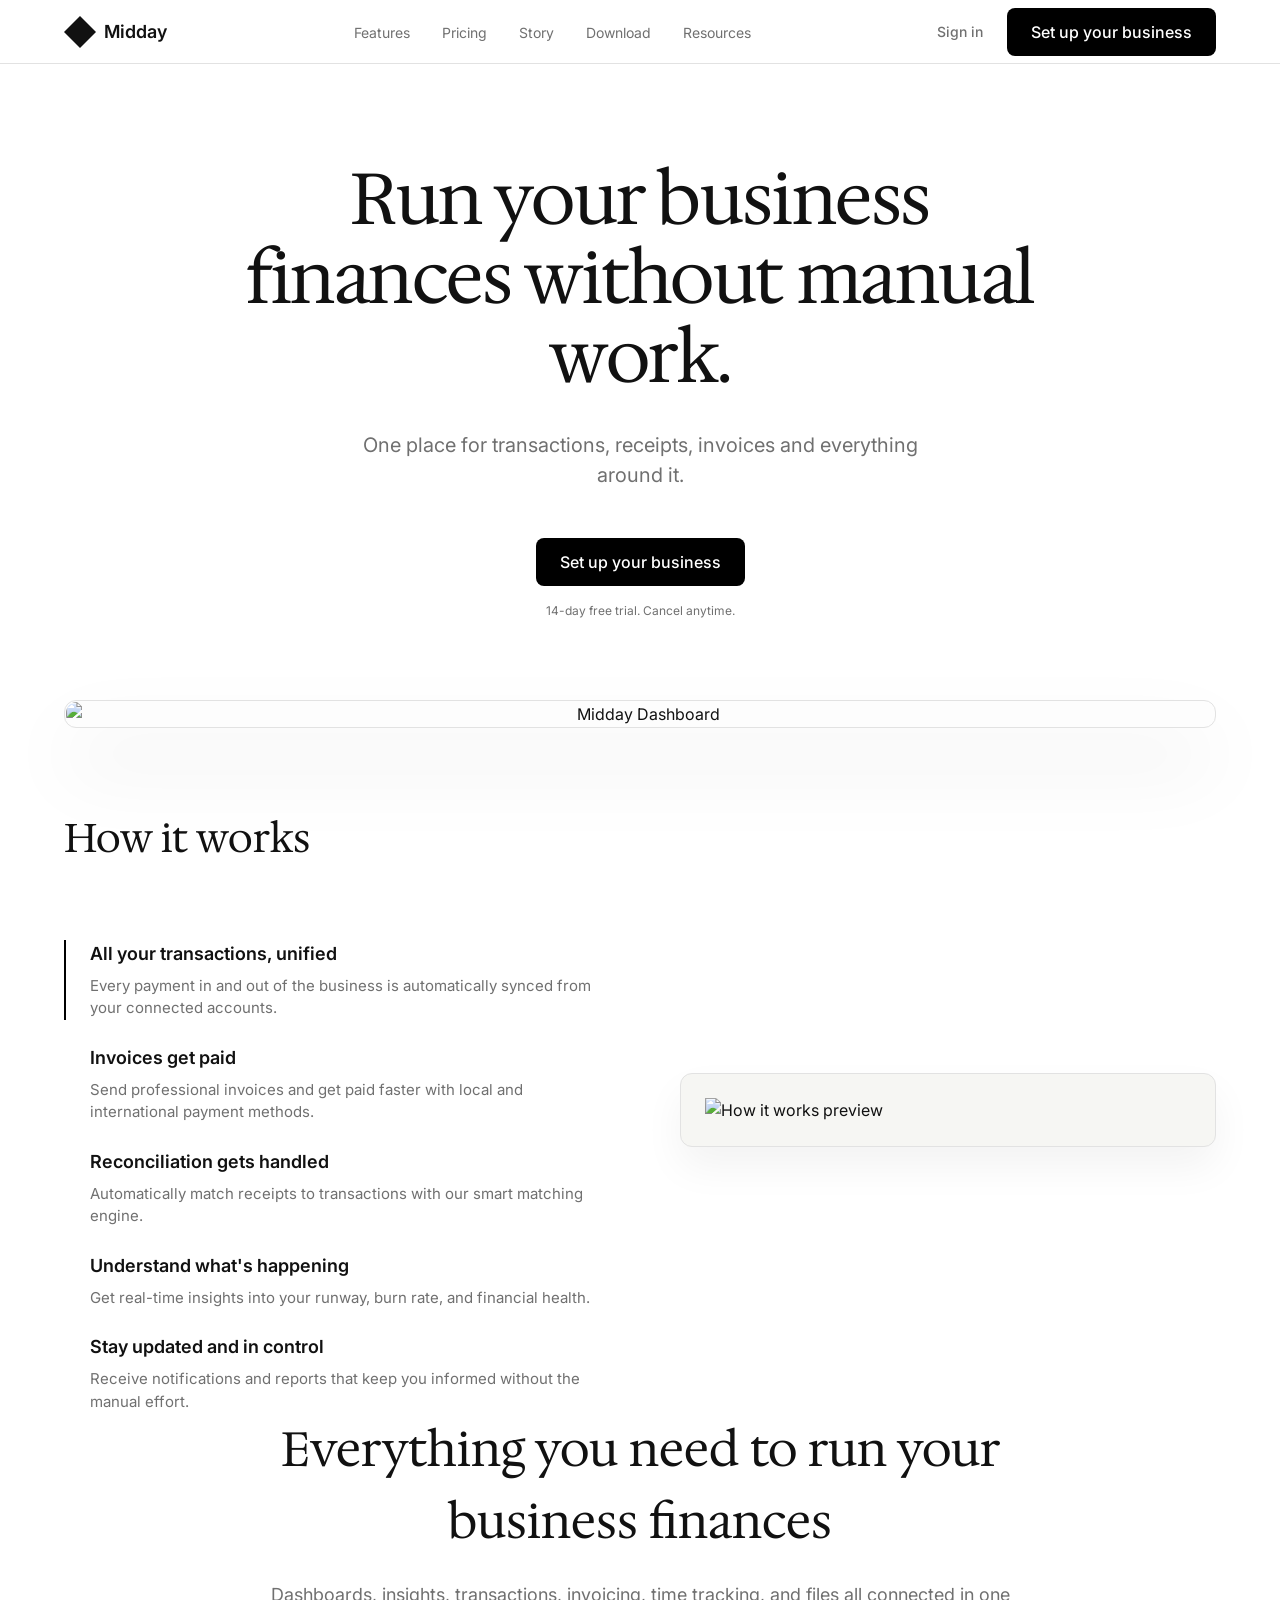
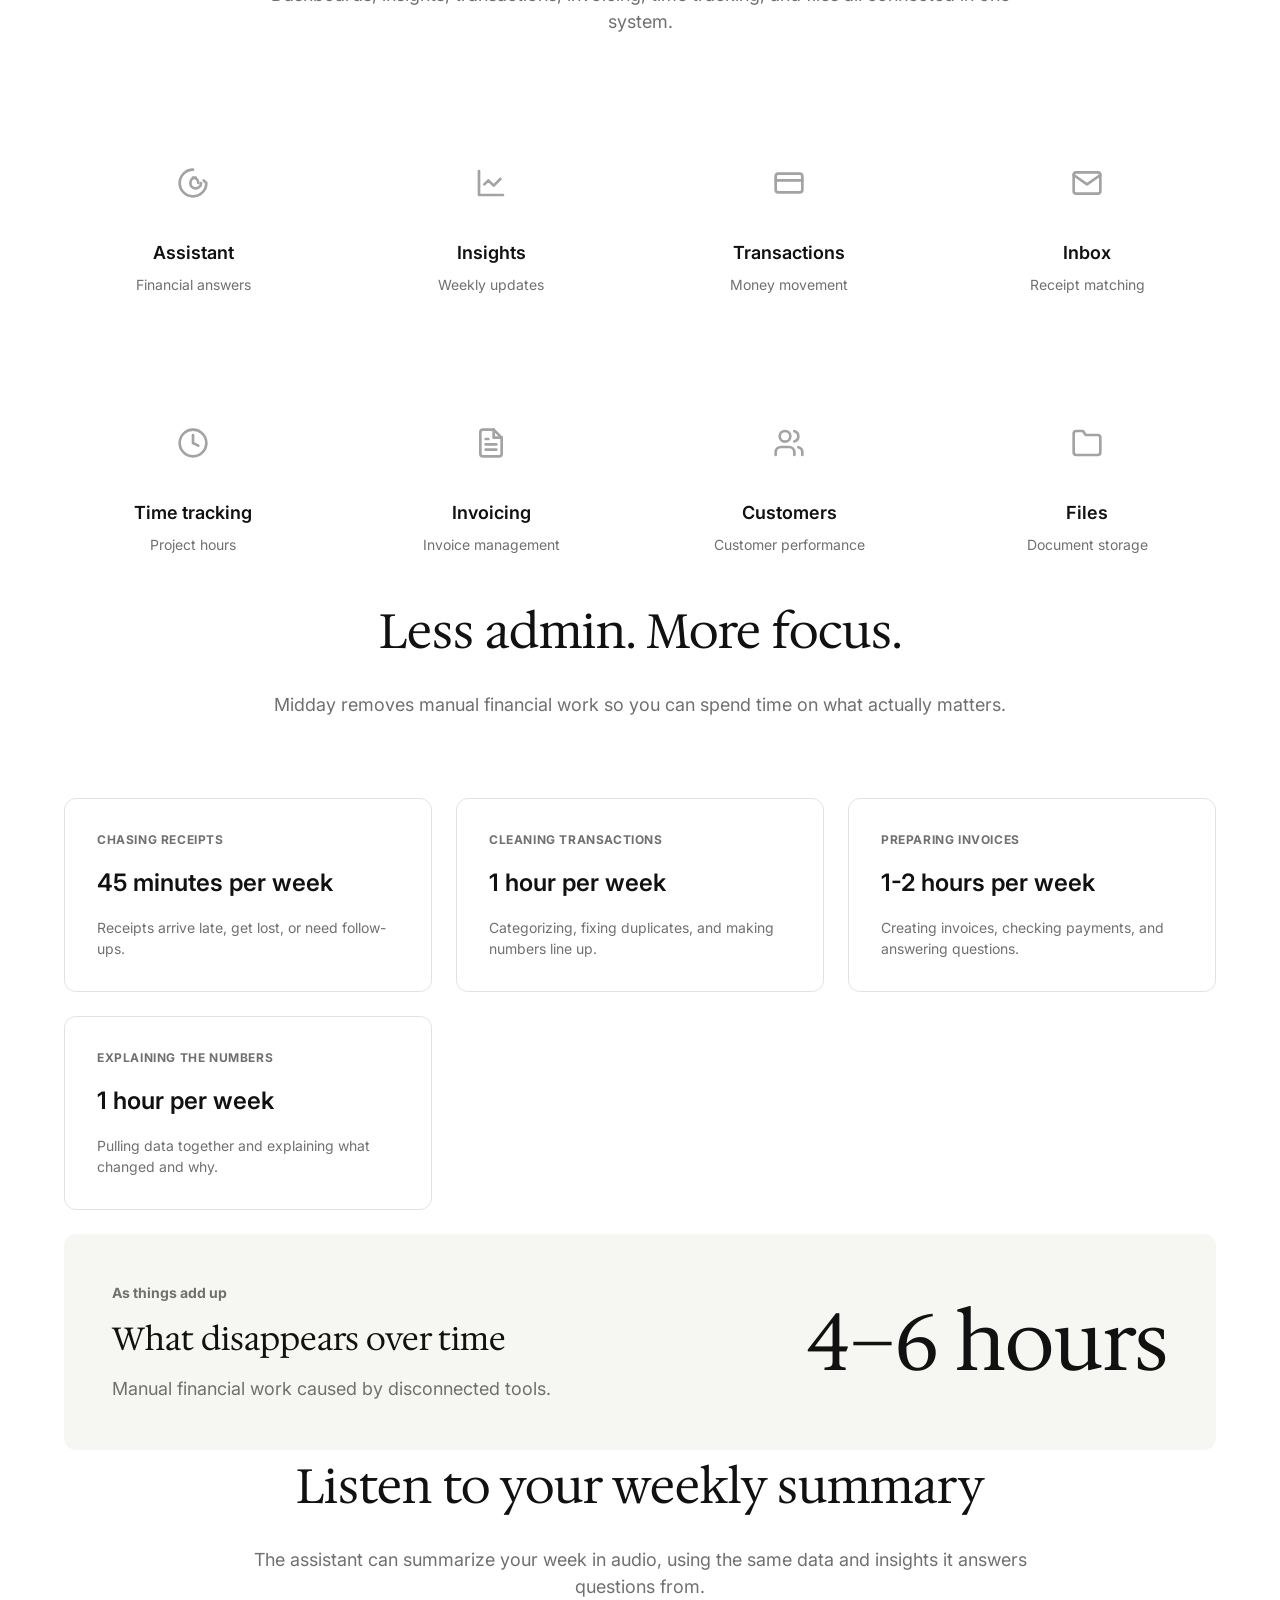
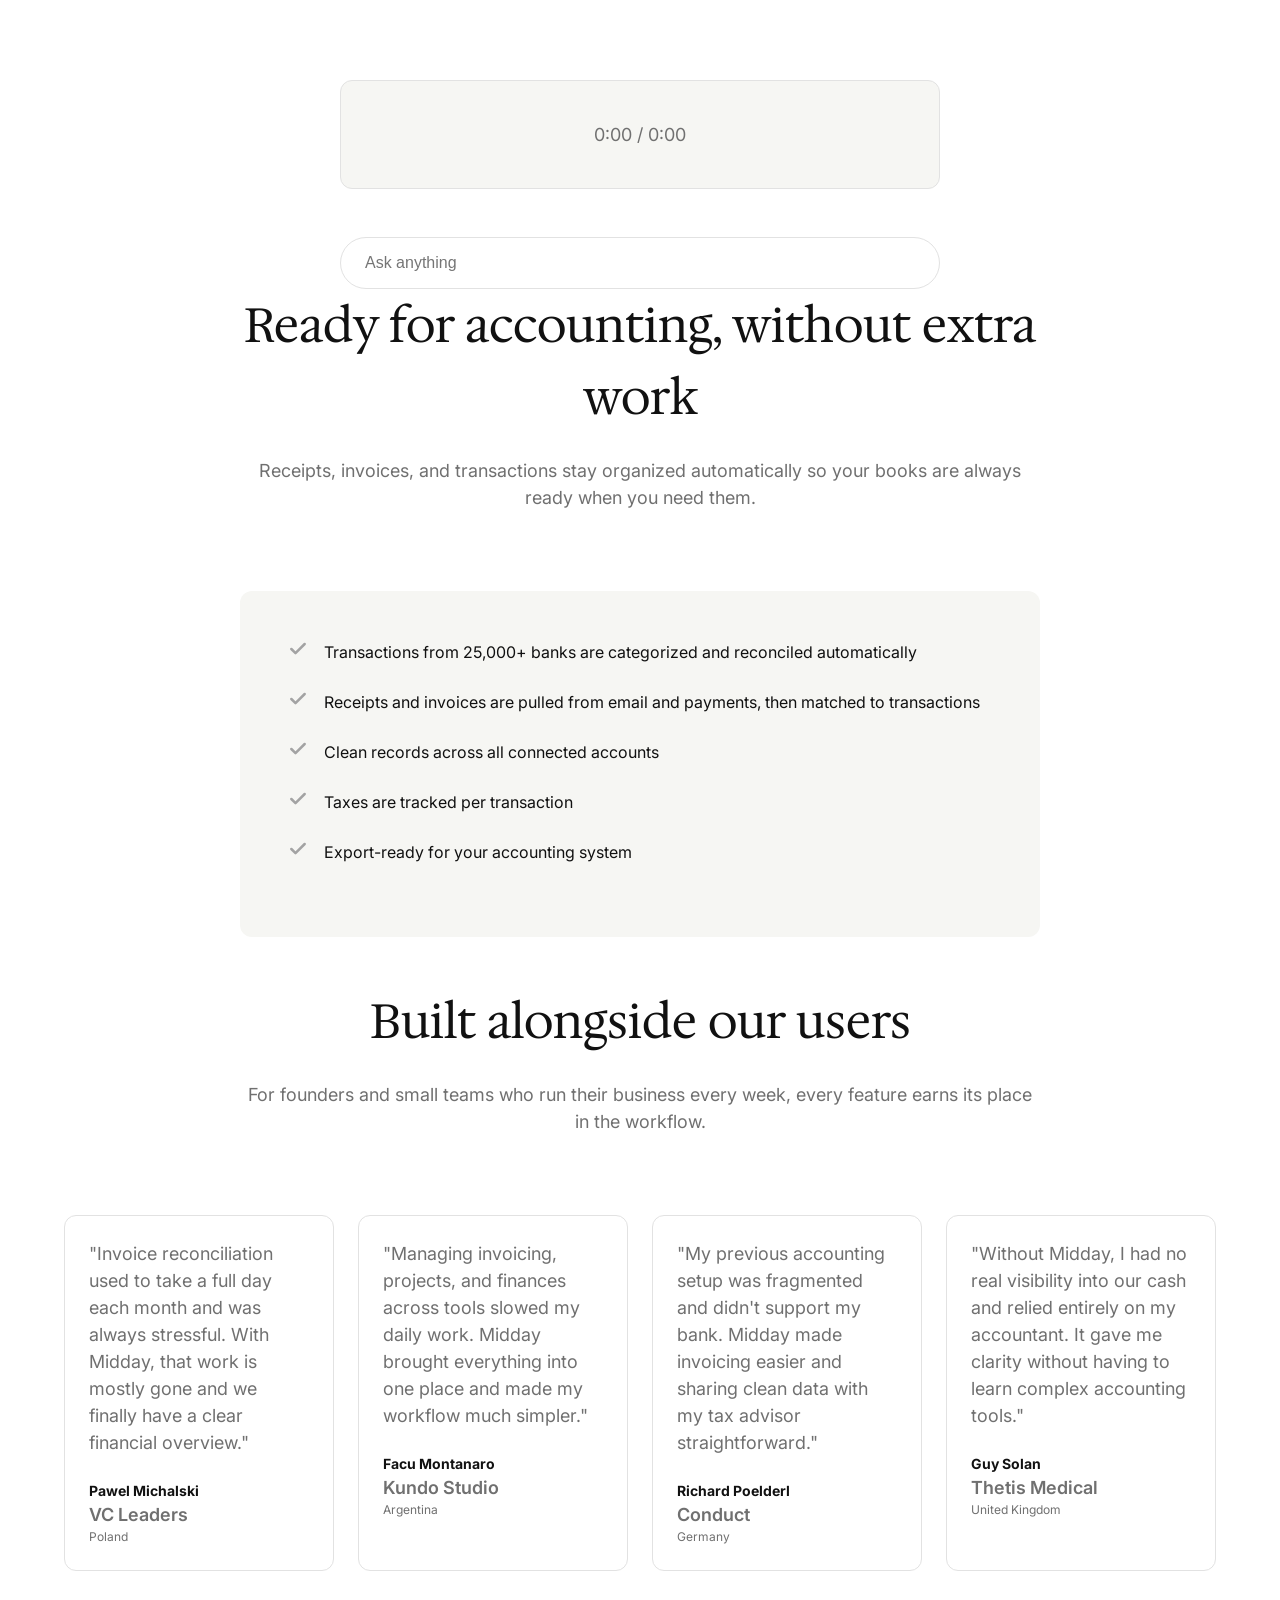
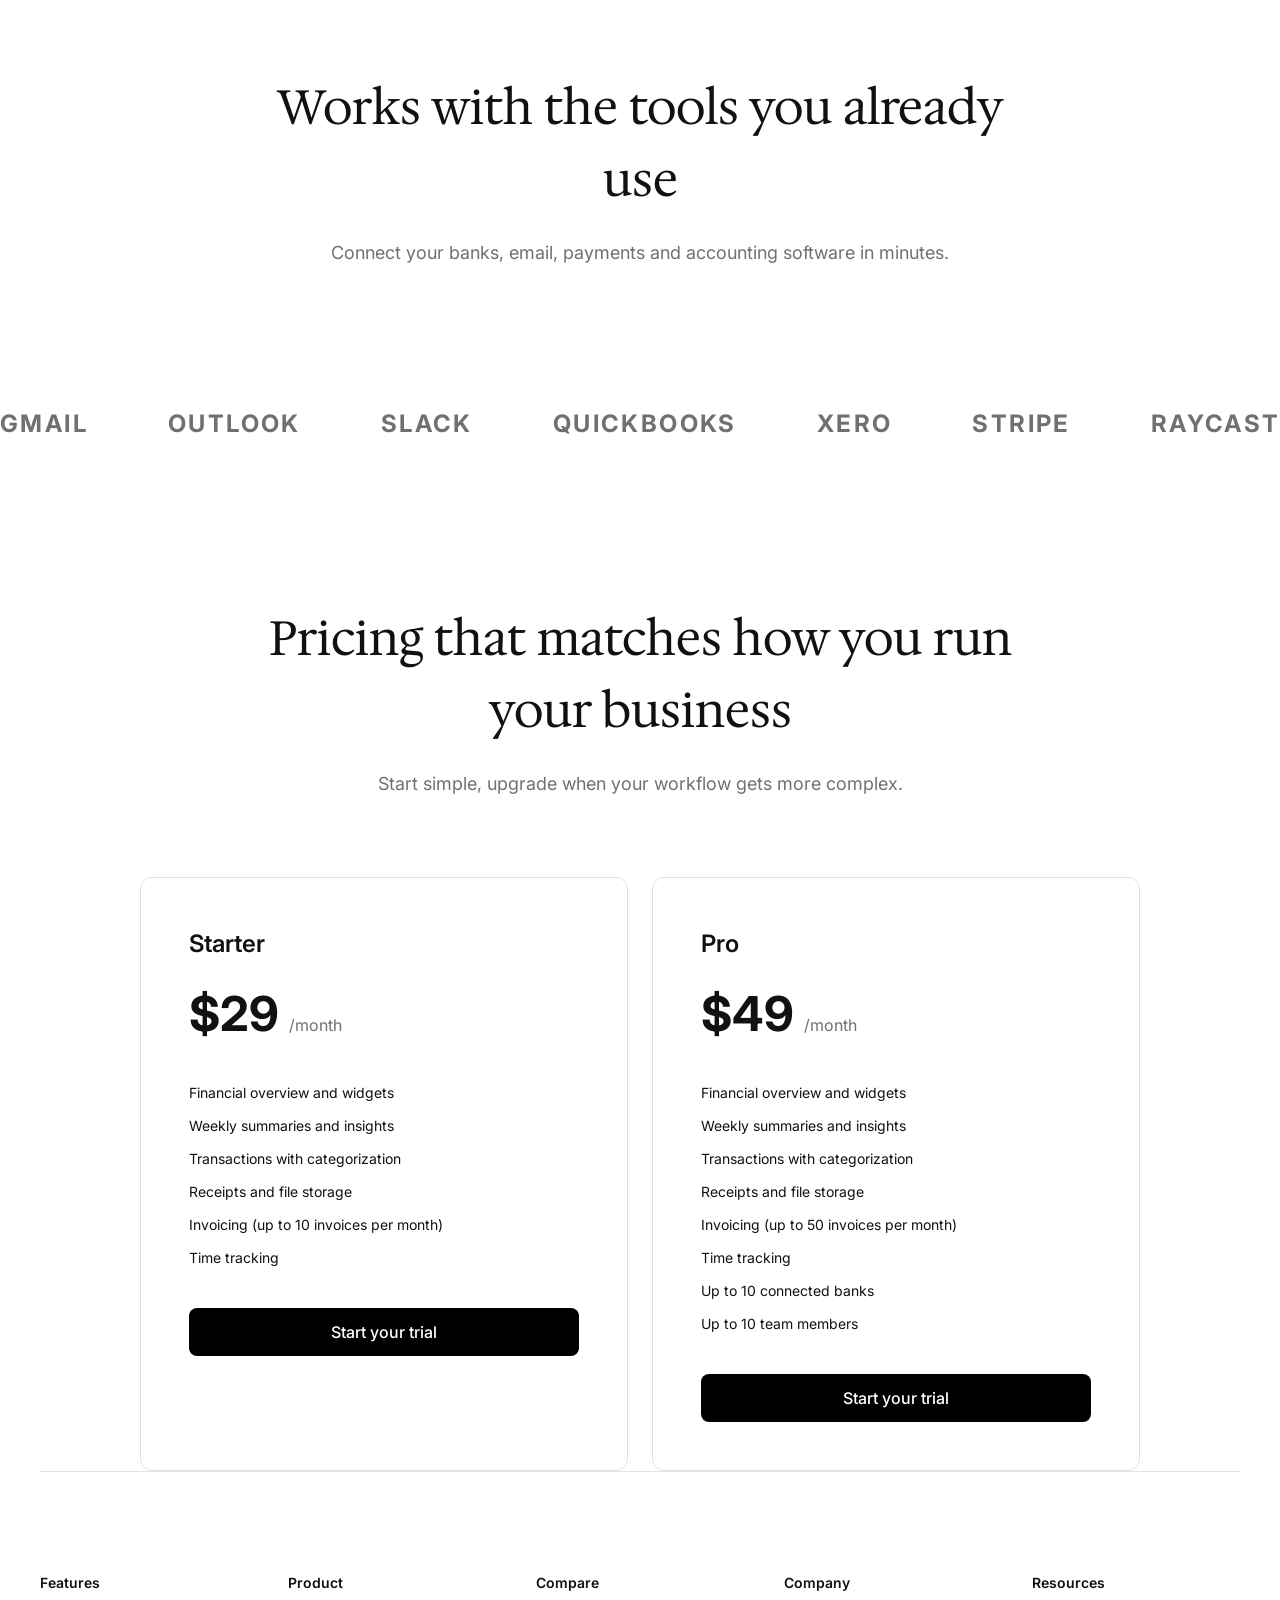
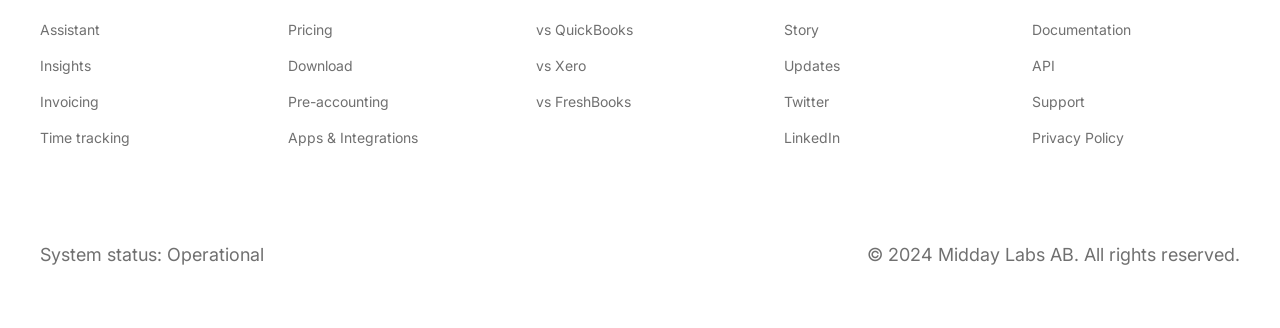
==== index.html @ d851aab0 "estructura, secciones y peq animaciones" ====
<!DOCTYPE html>
<html lang="en">

<head>
    <meta charset="UTF-8">
    <meta name="viewport" content="width=device-width, initial-scale=1.0">
    <title>Midday | Run your business finances without manual work.</title>
    <link rel="stylesheet" href="styles.css">
    <!-- Google Fonts for typography -->
    <link rel="preconnect" href="https://fonts.googleapis.com">
    <link rel="preconnect" href="https://fonts.gstatic.com" crossorigin>
    <link
        href="https://fonts.googleapis.com/css2?family=Hedvig+Letters+Serif:wght@400;700&family=Inter:wght@400;500;600;700&display=swap"
        rel="stylesheet">
</head>

<body>
    <header class="header">
        <nav class="nav container">
            <div class="logo">
                <svg width="32" height="32" viewBox="0 0 32 32" fill="none" xmlns="http://www.w3.org/2000/svg">
                    <path d="M16 0L0 16L16 32L32 16L16 0Z" fill="currentColor" />
                </svg>
                <span>Midday</span>
            </div>
            <ul class="nav-links">
                <li><a href="#features">Features</a></li>
                <li><a href="#pricing">Pricing</a></li>
                <li><a href="#story">Story</a></li>
                <li><a href="#download">Download</a></li>
                <li><a href="#resources">Resources</a></li>
            </ul>
            <div class="nav-actions">
                <a href="#" class="btn-login">Sign in</a>
                <a href="#" class="btn btn-primary">Set up your business</a>
            </div>
        </nav>
    </header>

    <main>
        <section class="hero container">
            <div class="hero-content">
                <h1>Run your business finances without manual work.</h1>
                <p>One place for transactions, receipts, invoices and everything around it.</p>
                <div class="hero-actions">
                    <a href="#" class="btn btn-primary">Set up your business</a>
                    <span class="hero-note">14-day free trial. Cancel anytime.</span>
                </div>
            </div>
            <div class="hero-image">
                <img src="https://cdn.midday.ai/video-poster-v2.jpg" alt="Midday Dashboard">
            </div>
        </section>

        <section id="features" class="how-it-works container">
            <div class="tabs">
                <h2>How it works</h2>
                <div class="tab-item active">
                    <h3>All your transactions, unified</h3>
                    <p>Every payment in and out of the business is automatically synced from your connected accounts.
                    </p>
                </div>
                <div class="tab-item">
                    <h3>Invoices get paid</h3>
                    <p>Send professional invoices and get paid faster with local and international payment methods.</p>
                </div>
                <div class="tab-item">
                    <h3>Reconciliation gets handled</h3>
                    <p>Automatically match receipts to transactions with our smart matching engine.</p>
                </div>
                <div class="tab-item">
                    <h3>Understand what's happening</h3>
                    <p>Get real-time insights into your runway, burn rate, and financial health.</p>
                </div>
                <div class="tab-item">
                    <h3>Stay updated and in control</h3>
                    <p>Receive notifications and reports that keep you informed without the manual effort.</p>
                </div>
            </div>
            <div class="preview">
                <img src="https://midday.ai/cdn-cgi/image/width=1200,quality=80/https://midday.ai/images/dashboard-light.svg"
                    alt="How it works preview">
            </div>
        </section>

        <section class="everything-you-need container">
            <div class="section-header">
                <h2>Everything you need to run your business finances</h2>
                <p>Dashboards, insights, transactions, invoicing, time tracking, and files all connected in one system.
                </p>
            </div>
            <div class="features-grid">
                <div class="feature-card">
                    <div class="icon">
                        <svg class="icon-svg" width="32" height="32" viewBox="0 0 24 24" fill="none"
                            stroke="currentColor" stroke-width="2" stroke-linecap="round" stroke-linejoin="round">
                            <path d="M12 2a10 10 0 1 0 10 10l-2-2m-2 2a4 4 0 1 1-4-4"></path>
                            <path d="M12 8a4 4 0 0 1 4 4"></path>
                        </svg>
                    </div>
                    <h3>Assistant</h3>
                    <p>Financial answers</p>
                </div>
                <div class="feature-card">
                    <div class="icon">
                        <svg class="icon-svg" width="32" height="32" viewBox="0 0 24 24" fill="none"
                            stroke="currentColor" stroke-width="2" stroke-linecap="round" stroke-linejoin="round">
                            <path d="M3 3v18h18"></path>
                            <path d="m19 9-5 5-4-4-3 3"></path>
                        </svg>
                    </div>
                    <h3>Insights</h3>
                    <p>Weekly updates</p>
                </div>
                <div class="feature-card">
                    <div class="icon">
                        <svg class="icon-svg" width="32" height="32" viewBox="0 0 24 24" fill="none"
                            stroke="currentColor" stroke-width="2" stroke-linecap="round" stroke-linejoin="round">
                            <rect width="20" height="14" x="2" y="5" rx="2"></rect>
                            <line x1="2" x2="22" y1="10" y2="10"></line>
                        </svg>
                    </div>
                    <h3>Transactions</h3>
                    <p>Money movement</p>
                </div>
                <div class="feature-card">
                    <div class="icon">
                        <svg class="icon-svg" width="32" height="32" viewBox="0 0 24 24" fill="none"
                            stroke="currentColor" stroke-width="2" stroke-linecap="round" stroke-linejoin="round">
                            <path d="M4 4h16c1.1 0 2 .9 2 2v12c0 1.1-.9 2-2 2H4c-1.1 0-2-.9-2-2V6c0-1.1.9-2 2-2z">
                            </path>
                            <polyline points="22,6 12,13 2,6"></polyline>
                        </svg>
                    </div>
                    <h3>Inbox</h3>
                    <p>Receipt matching</p>
                </div>
                <div class="feature-card">
                    <div class="icon">
                        <svg class="icon-svg" width="32" height="32" viewBox="0 0 24 24" fill="none"
                            stroke="currentColor" stroke-width="2" stroke-linecap="round" stroke-linejoin="round">
                            <circle cx="12" cy="12" r="10"></circle>
                            <polyline points="12 6 12 12 16 14"></polyline>
                        </svg>
                    </div>
                    <h3>Time tracking</h3>
                    <p>Project hours</p>
                </div>
                <div class="feature-card">
                    <div class="icon">
                        <svg class="icon-svg" width="32" height="32" viewBox="0 0 24 24" fill="none"
                            stroke="currentColor" stroke-width="2" stroke-linecap="round" stroke-linejoin="round">
                            <path d="M14 2H6a2 2 0 0 0-2 2v16a2 2 0 0 0 2 2h12a2 2 0 0 0 2-2V8z"></path>
                            <polyline points="14 2 14 8 20 8"></polyline>
                            <line x1="16" x2="8" y1="13" y2="13"></line>
                            <line x1="16" x2="8" y1="17" y2="17"></line>
                            <polyline points="10 9 9 9 8 9"></polyline>
                        </svg>
                    </div>
                    <h3>Invoicing</h3>
                    <p>Invoice management</p>
                </div>
                <div class="feature-card">
                    <div class="icon">
                        <svg class="icon-svg" width="32" height="32" viewBox="0 0 24 24" fill="none"
                            stroke="currentColor" stroke-width="2" stroke-linecap="round" stroke-linejoin="round">
                            <path d="M16 21v-2a4 4 0 0 0-4-4H6a4 4 0 0 0-4 4v2"></path>
                            <circle cx="9" cy="7" r="4"></circle>
                            <path d="M22 21v-2a4 4 0 0 0-3-3.87"></path>
                            <path d="M16 3.13a4 4 0 0 1 0 7.75"></path>
                        </svg>
                    </div>
                    <h3>Customers</h3>
                    <p>Customer performance</p>
                </div>
                <div class="feature-card">
                    <div class="icon">
                        <svg class="icon-svg" width="32" height="32" viewBox="0 0 24 24" fill="none"
                            stroke="currentColor" stroke-width="2" stroke-linecap="round" stroke-linejoin="round">
                            <path d="M22 19a2 2 0 0 1-2 2H4a2 2 0 0 1-2-2V5a2 2 0 0 1 2-2h5l2 3h9a2 2 0 0 1 2 2z">
                            </path>
                        </svg>
                    </div>
                    <h3>Files</h3>
                    <p>Document storage</p>
                </div>
            </div>
        </section>

        <section class="less-admin container">
            <div class="section-header">
                <h2>Less admin. More focus.</h2>
                <p>Midday removes manual financial work so you can spend time on what actually matters.</p>
            </div>
            <div class="stats-grid">
                <div class="stat-box">
                    <h4>Chasing receipts</h4>
                    <div class="stat-value">45 minutes per week</div>
                    <p>Receipts arrive late, get lost, or need follow-ups.</p>
                </div>
                <div class="stat-box">
                    <h4>Cleaning transactions</h4>
                    <div class="stat-value">1 hour per week</div>
                    <p>Categorizing, fixing duplicates, and making numbers line up.</p>
                </div>
                <div class="stat-box">
                    <h4>Preparing invoices</h4>
                    <div class="stat-value">1-2 hours per week</div>
                    <p>Creating invoices, checking payments, and answering questions.</p>
                </div>
                <div class="stat-box">
                    <h4>Explaining the numbers</h4>
                    <div class="stat-value">1 hour per week</div>
                    <p>Pulling data together and explaining what changed and why.</p>
                </div>
                <div class="stat-highlight">
                    <div class="highlight-content">
                        <h4>As things add up</h4>
                        <h3>What disappears over time</h3>
                        <p>Manual financial work caused by disconnected tools.</p>
                    </div>
                    <div class="highlight-value">4–6 hours</div>
                </div>
            </div>
        </section>
        <section class="weekly-summary container">
            <div class="section-header">
                <h2>Listen to your weekly summary</h2>
                <p>The assistant can summarize your week in audio, using the same data and insights it answers questions
                    from.</p>
            </div>
            <div class="audio-player-mockup">
                <div class="waveform"></div>
                <p>0:00 / 0:00</p>
            </div>
            <div class="ask-assistant">
                <input type="text" placeholder="Ask anything">
            </div>
        </section>

        <section class="accounting-ready container">
            <div class="section-header">
                <h2>Ready for accounting, without extra work</h2>
                <p>Receipts, invoices, and transactions stay organized automatically so your books are always ready when
                    you need them.</p>
            </div>
            <div class="checklist">
                <div class="check-item">
                    <span class="icon-svg">
                        <svg width="20" height="20" viewBox="0 0 24 24" fill="none" stroke="currentColor"
                            stroke-width="3" stroke-linecap="round" stroke-linejoin="round">
                            <polyline points="20 6 9 17 4 12"></polyline>
                        </svg>
                    </span>
                    <p>Transactions from 25,000+ banks are categorized and reconciled automatically</p>
                </div>
                <div class="check-item">
                    <span class="icon-svg">
                        <svg width="20" height="20" viewBox="0 0 24 24" fill="none" stroke="currentColor"
                            stroke-width="3" stroke-linecap="round" stroke-linejoin="round">
                            <polyline points="20 6 9 17 4 12"></polyline>
                        </svg>
                    </span>
                    <p>Receipts and invoices are pulled from email and payments, then matched to transactions</p>
                </div>
                <div class="check-item">
                    <span class="icon-svg">
                        <svg width="20" height="20" viewBox="0 0 24 24" fill="none" stroke="currentColor"
                            stroke-width="3" stroke-linecap="round" stroke-linejoin="round">
                            <polyline points="20 6 9 17 4 12"></polyline>
                        </svg>
                    </span>
                    <p>Clean records across all connected accounts</p>
                </div>
                <div class="check-item">
                    <span class="icon-svg">
                        <svg width="20" height="20" viewBox="0 0 24 24" fill="none" stroke="currentColor"
                            stroke-width="3" stroke-linecap="round" stroke-linejoin="round">
                            <polyline points="20 6 9 17 4 12"></polyline>
                        </svg>
                    </span>
                    <p>Taxes are tracked per transaction</p>
                </div>
                <div class="check-item">
                    <span class="icon-svg">
                        <svg width="20" height="20" viewBox="0 0 24 24" fill="none" stroke="currentColor"
                            stroke-width="3" stroke-linecap="round" stroke-linejoin="round">
                            <polyline points="20 6 9 17 4 12"></polyline>
                        </svg>
                    </span>
                    <p>Export-ready for your accounting system</p>
                </div>
            </div>
        </section>

        <section class="testimonials container">
            <div class="section-header">
                <h2>Built alongside our users</h2>
                <p>For founders and small teams who run their business every week, every feature earns its place in the
                    workflow.</p>
            </div>
            <div class="testimonials-grid">
                <div class="testimonial-card">
                    <p>"Invoice reconciliation used to take a full day each month and was always stressful. With Midday,
                        that work is mostly gone and we finally have a clear financial overview."</p>
                    <div class="testimonial-author">
                        <div>
                            <strong>Pawel Michalski</strong>
                            <p>VC Leaders</p>
                            <p class="country">Poland</p>
                        </div>
                    </div>
                </div>
                <div class="testimonial-card">
                    <p>"Managing invoicing, projects, and finances across tools slowed my daily work. Midday brought
                        everything into one place and made my workflow much simpler."</p>
                    <div class="testimonial-author">
                        <div>
                            <strong>Facu Montanaro</strong>
                            <p>Kundo Studio</p>
                            <p class="country">Argentina</p>
                        </div>
                    </div>
                </div>
                <div class="testimonial-card">
                    <p>"My previous accounting setup was fragmented and didn't support my bank. Midday made invoicing
                        easier and sharing clean data with my tax advisor straightforward."</p>
                    <div class="testimonial-author">
                        <div>
                            <strong>Richard Poelderl</strong>
                            <p>Conduct</p>
                            <p class="country">Germany</p>
                        </div>
                    </div>
                </div>
                <div class="testimonial-card">
                    <p>"Without Midday, I had no real visibility into our cash and relied entirely on my accountant. It
                        gave me clarity without having to learn complex accounting tools."</p>
                    <div class="testimonial-author">
                        <div>
                            <strong>Guy Solan</strong>
                            <p>Thetis Medical</p>
                            <p class="country">United Kingdom</p>
                        </div>
                    </div>
                </div>
            </div>
        </section>

        <section class="tools-integration marquee-container">
            <div class="section-header">
                <h2>Works with the tools you already use</h2>
                <p>Connect your banks, email, payments and accounting software in minutes.</p>
            </div>
            <div class="marquee-wrapper">
                <div class="marquee">
                    <div class="tool-icon">GMAIL</div>
                    <div class="tool-icon">OUTLOOK</div>
                    <div class="tool-icon">SLACK</div>
                    <div class="tool-icon">QUICKBOOKS</div>
                    <div class="tool-icon">XERO</div>
                    <div class="tool-icon">STRIPE</div>
                    <div class="tool-icon">RAYCAST</div>
                    <div class="tool-icon">CHATGPT</div>
                    <div class="tool-icon">ZAPIER</div>
                    <!-- Duplicate for seamless loop -->
                    <div class="tool-icon">GMAIL</div>
                    <div class="tool-icon">OUTLOOK</div>
                    <div class="tool-icon">SLACK</div>
                    <div class="tool-icon">QUICKBOOKS</div>
                    <div class="tool-icon">XERO</div>
                    <div class="tool-icon">STRIPE</div>
                    <div class="tool-icon">RAYCAST</div>
                    <div class="tool-icon">CHATGPT</div>
                    <div class="tool-icon">ZAPIER</div>
                </div>
            </div>
        </section>

        <section id="pricing" class="pricing container">
            <div class="section-header">
                <h2>Pricing that matches how you run your business</h2>
                <p>Start simple, upgrade when your workflow gets more complex.</p>
            </div>
            <div class="pricing-grid">
                <div class="pricing-card">
                    <h3>Starter</h3>
                    <div class="price">$29 <span>/month</span></div>
                    <ul class="pricing-features">
                        <li>Financial overview and widgets</li>
                        <li>Weekly summaries and insights</li>
                        <li>Transactions with categorization</li>
                        <li>Receipts and file storage</li>
                        <li>Invoicing (up to 10 invoices per month)</li>
                        <li>Time tracking</li>
                    </ul>
                    <a href="#" class="btn btn-primary w-full">Start your trial</a>
                </div>
                <div class="pricing-card highlighted">
                    <h3>Pro</h3>
                    <div class="price">$49 <span>/month</span></div>
                    <ul class="pricing-features">
                        <li>Financial overview and widgets</li>
                        <li>Weekly summaries and insights</li>
                        <li>Transactions with categorization</li>
                        <li>Receipts and file storage</li>
                        <li>Invoicing (up to 50 invoices per month)</li>
                        <li>Time tracking</li>
                        <li>Up to 10 connected banks</li>
                        <li>Up to 10 team members</li>
                    </ul>
                    <a href="#" class="btn btn-primary w-full">Start your trial</a>
                </div>
            </div>
        </section>
    </main>

    <footer class="footer container">
        <div class="footer-grid">
            <div class="footer-col">
                <h4>Features</h4>
                <ul>
                    <li><a href="#">Assistant</a></li>
                    <li><a href="#">Insights</a></li>
                    <li><a href="#">Invoicing</a></li>
                    <li><a href="#">Time tracking</a></li>
                </ul>
            </div>
            <div class="footer-col">
                <h4>Product</h4>
                <ul>
                    <li><a href="#">Pricing</a></li>
                    <li><a href="#">Download</a></li>
                    <li><a href="#">Pre-accounting</a></li>
                    <li><a href="#">Apps & Integrations</a></li>
                </ul>
            </div>
            <div class="footer-col">
                <h4>Compare</h4>
                <ul>
                    <li><a href="#">vs QuickBooks</a></li>
                    <li><a href="#">vs Xero</a></li>
                    <li><a href="#">vs FreshBooks</a></li>
                </ul>
            </div>
            <div class="footer-col">
                <h4>Company</h4>
                <ul>
                    <li><a href="#">Story</a></li>
                    <li><a href="#">Updates</a></li>
                    <li><a href="#">Twitter</a></li>
                    <li><a href="#">LinkedIn</a></li>
                </ul>
            </div>
            <div class="footer-col">
                <h4>Resources</h4>
                <ul>
                    <li><a href="#">Documentation</a></li>
                    <li><a href="#">API</a></li>
                    <li><a href="#">Support</a></li>
                    <li><a href="#">Privacy Policy</a></li>
                </ul>
            </div>
        </div>
        <div class="footer-bottom">
            <p>System status: Operational</p>
            <p>© 2024 Midday Labs AB. All rights reserved.</p>
        </div>
    </footer>

    <script src="script.js"></script>
</body>

</html>
---- styles.css ----
:root {
    --background: #ffffff;
    --foreground: #111111;
    --muted: #707070;
    --border: #e2e2e2;
    --primary: #000000;
    --primary-foreground: #ffffff;
    --secondary: #f6f6f3;
    --accent: #f0f0f0;
    --radius: 8px;
    --font-sans: 'Inter', system-ui, -apple-system, sans-serif;
    --font-serif: 'Hedvig Letters Serif', Georgia, serif;
}

* {
    margin: 0;
    padding: 0;
    box-sizing: border-box;
}

body {
    background-color: var(--background);
    color: var(--foreground);
    font-family: var(--font-sans);
    line-height: 1.5;
    -webkit-font-smoothing: antialiased;
}

.container {
    max-width: 1200px;
    margin: 0 auto;
    padding: 0 24px;
}

/* Typography */
h1,
h2,
h3 {
    font-family: var(--font-serif);
    font-weight: 400;
}

h1 {
    font-size: 4rem;
    line-height: 1.1;
    margin-bottom: 1.5rem;
}

p {
    color: var(--muted);
    font-size: 1.125rem;
}

/* Buttons */
.btn {
    display: inline-flex;
    align-items: center;
    justify-content: center;
    padding: 12px 24px;
    border-radius: var(--radius);
    text-decoration: none;
    font-weight: 500;
    transition: all 0.2s ease;
    cursor: pointer;
}

.btn-primary {
    background-color: var(--primary);
    color: var(--primary-foreground);
}

.btn-primary:hover {
    opacity: 0.9;
}

/* Header */
.header {
    height: 64px;
    display: flex;
    align-items: center;
    position: fixed;
    width: 100%;
    top: 0;
    background: rgba(255, 255, 255, 0.8);
    backdrop-filter: blur(8px);
    border-bottom: 1px solid var(--border);
    z-index: 100;
}

.nav {
    display: flex;
    justify-content: space-between;
    align-items: center;
    width: 100%;
}

.logo {
    display: flex;
    align-items: center;
    gap: 8px;
    font-weight: 600;
    font-size: 1.125rem;
}

.nav-links {
    display: flex;
    list-style: none;
    gap: 32px;
}

.nav-links a {
    text-decoration: none;
    color: var(--muted);
    transition: color 0.2s;
    font-size: 0.875rem;
}

.nav-links a:hover {
    color: var(--foreground);
}

.nav-actions {
    display: flex;
    align-items: center;
    gap: 24px;
}

.btn-small {
    padding: 8px 16px;
    font-size: 0.875rem;
}

.btn-login {
    text-decoration: none;
    color: var(--muted);
    font-weight: 500;
    font-size: 0.875rem;
}

/* Section Common */
.icon-svg {
    color: #a3a3a3;
    /* Muted gray */
    display: inline-flex;
    align-items: center;
    justify-content: center;
}

.testimonial-author .country {
    font-size: 0.75rem;
    color: var(--muted);
    font-weight: 400;
}

section {
    padding-top: 100px;
    padding-bottom: 100px;
}

/* Hero */
.hero {
    padding-top: 160px;
    padding-bottom: 80px;
    text-align: center;
}

.hero-content {
    max-width: 800px;
    margin: 0 auto 80px;
}

.hero-content h1 {
    font-size: 4.5rem;
    margin-bottom: 2rem;
    letter-spacing: -0.02em;
}

.hero-content p {
    font-size: 1.25rem;
    max-width: 600px;
    margin: 0 auto;
}

.hero-actions {
    margin-top: 48px;
    display: flex;
    flex-direction: column;
    align-items: center;
    gap: 16px;
}

.hero-note {
    font-size: 0.75rem;
    color: var(--muted);
}

.hero-image {
    margin-top: 80px;
    border-radius: 12px;
    overflow: hidden;
    background: #fdfdfd;
    padding: 1px;
    border: 1px solid var(--border);
    box-shadow: 0 40px 80px rgba(0, 0, 0, 0.08);
}

.hero-image img {
    width: 100%;
    display: block;
    border-radius: 11px;
}

/* How it works */
.how-it-works {
    display: grid;
    grid-template-columns: 1fr 1fr;
    gap: 80px;
    align-items: center;
}

.how-it-works .tabs {
    display: flex;
    flex-direction: column;
    gap: 24px;
}

.how-it-works h2 {
    font-size: 2.5rem;
    margin-bottom: 48px;
}

.tab-item {
    border-left: 2px solid transparent;
    padding-left: 24px;
    cursor: pointer;
}

.tab-item.active {
    border-left-color: var(--primary);
}

.tab-item h3 {
    font-family: var(--font-sans);
    font-size: 1.125rem;
    font-weight: 600;
    margin-bottom: 8px;
}

.tab-item p {
    font-size: 0.9375rem;
}

.how-it-works .preview {
    background: var(--secondary);
    border-radius: 12px;
    padding: 24px;
    border: 1px solid var(--border);
    box-shadow: 0 20px 40px rgba(0, 0, 0, 0.05);
}

/* Everything you need */
.section-header {
    text-align: center;
    max-width: 800px;
    margin: 0 auto 80px;
}

.section-header h2 {
    font-size: 3rem;
    margin-bottom: 24px;
}

.features-grid {
    display: grid;
    grid-template-columns: repeat(4, 1fr);
    gap: 40px;
}

.feature-card {
    text-align: center;
    padding: 40px;
    border-radius: 12px;
    transition: background 0.2s;
}

.feature-card:hover {
    background: var(--secondary);
}

.feature-card .icon {
    font-size: 2.5rem;
    margin-bottom: 24px;
    display: block;
}

.feature-card h3 {
    font-family: var(--font-sans);
    font-size: 1.125rem;
    font-weight: 600;
    margin-bottom: 8px;
}

.feature-card p {
    font-size: 0.875rem;
}

/* Less admin */
.stats-grid {
    display: grid;
    grid-template-columns: repeat(3, 1fr);
    gap: 24px;
}

.stat-box {
    background: #ffffff;
    border: 1px solid var(--border);
    padding: 32px;
    border-radius: 12px;
    display: flex;
    flex-direction: column;
    gap: 16px;
}

.stat-box h4 {
    font-size: 0.75rem;
    text-transform: uppercase;
    letter-spacing: 0.05em;
    color: var(--muted);
}

.stat-value {
    font-size: 1.5rem;
    font-weight: 600;
}

.stat-box p {
    font-size: 0.875rem;
}

.stat-highlight {
    grid-column: span 3;
    background: #f6f6f3;
    padding: 48px;
    border-radius: 12px;
    display: flex;
    justify-content: space-between;
    align-items: center;
}

.highlight-content h4 {
    font-size: 0.875rem;
    color: var(--muted);
    margin-bottom: 12px;
}

.highlight-content h3 {
    font-size: 2rem;
    font-weight: 600;
    margin-bottom: 12px;
}

.highlight-value {
    font-size: 5rem;
    font-family: var(--font-serif);
}

/* Weekly Summary */
.weekly-summary {
    text-align: center;
}

.audio-player-mockup {
    background: var(--secondary);
    padding: 40px;
    border-radius: 12px;
    max-width: 600px;
    margin: 48px auto;
    border: 1px solid var(--border);
}

.ask-assistant input {
    width: 100%;
    max-width: 600px;
    padding: 16px 24px;
    border-radius: 99px;
    border: 1px solid var(--border);
    font-size: 1rem;
    outline: none;
}

/* Ready for accounting */
.checklist {
    max-width: 800px;
    margin: 48px auto;
    background: var(--secondary);
    padding: 48px;
    border-radius: 12px;
}

.check-item {
    display: flex;
    align-items: center;
    gap: 16px;
    margin-bottom: 24px;
}

.check-item p {
    color: var(--foreground);
    font-size: 1rem;
}

/* Testimonials */
.testimonials-grid {
    display: grid;
    grid-template-columns: repeat(4, 1fr);
    gap: 24px;
    margin-top: 64px;
}

.testimonial-card {
    background: #ffffff;
    border: 1px solid var(--border);
    padding: 24px;
    border-radius: 12px;
    font-size: 0.875rem;
}

.testimonial-author {
    display: flex;
    align-items: center;
    gap: 12px;
    margin-top: 24px;
    font-weight: 600;
}

/* Marquee */
.marquee-wrapper {
    overflow: hidden;
    padding: 60px 0;
}

.marquee {
    display: flex;
    gap: 80px;
    animation: marquee 30s linear infinite;
    width: max-content;
}

.tool-icon {
    font-weight: 700;
    color: var(--muted);
    font-size: 1.5rem;
    letter-spacing: 0.1em;
}

@keyframes marquee {
    0% {
        transform: translateX(0);
    }

    100% {
        transform: translateX(-50%);
    }
}

/* Pricing */
.pricing-grid {
    display: grid;
    grid-template-columns: repeat(2, 1fr);
    gap: 24px;
    max-width: 1000px;
    margin: 0 auto;
}

.pricing-card {
    border: 1px solid var(--border);
    padding: 48px;
    border-radius: 12px;
    text-align: left;
}

.pricing-card h3 {
    font-size: 1.5rem;
    margin-bottom: 16px;
    font-family: var(--font-sans);
    font-weight: 600;
}

.price {
    font-size: 3rem;
    font-weight: 700;
    margin-bottom: 32px;
}

.price span {
    font-size: 1rem;
    color: var(--muted);
    font-weight: 400;
}

.pricing-features {
    list-style: none;
    margin-bottom: 40px;
}

.pricing-features li {
    margin-bottom: 12px;
    font-size: 0.875rem;
}

.w-full {
    width: 100%;
}

/* Footer */
.footer {
    padding: 100px 0 60px;
    border-top: 1px solid var(--border);
}

.footer-grid {
    display: grid;
    grid-template-columns: repeat(5, 1fr);
    gap: 40px;
}

.footer-col h4 {
    font-size: 0.875rem;
    margin-bottom: 24px;
    font-weight: 600;
}

.footer-col ul {
    list-style: none;
}

.footer-col li {
    margin-bottom: 12px;
}

.footer-col a {
    text-decoration: none;
    color: var(--muted);
    font-size: 0.875rem;
    transition: color 0.2s;
}

.footer-bottom {
    margin-top: 80px;
    display: flex;
    justify-content: space-between;
    align-items: center;
    font-size: 0.75rem;
    color: var(--muted);
}

.icon-svg {
    color: #a3a3a3;
    /* Muted gray */
    display: inline-block;
}

/* Media Queries */
@media (max-width: 1024px) {
    .how-it-works {
        grid-template-columns: 1fr;
    }

    .features-grid {
        grid-template-columns: repeat(2, 1fr);
    }

    .stats-grid {
        grid-template-columns: repeat(2, 1fr);
    }

    .stat-highlight {
        grid-column: span 2;
        flex-direction: column;
        text-align: center;
        gap: 32px;
    }

    .testimonials-grid {
        grid-template-columns: repeat(2, 1fr);
    }

    .footer-grid {
        grid-template-columns: repeat(2, 1fr);
    }
}

@media (max-width: 768px) {
    .pricing-grid {
        grid-template-columns: 1fr;
    }

    .hero-content h1 {
        font-size: 3rem;
    }

    .nav-links {
        display: none;
    }
}

@media (max-width: 640px) {
    .features-grid {
        grid-template-columns: 1fr;
    }

    .stats-grid {
        grid-template-columns: 1fr;
    }

    .stat-highlight {
        grid-column: span 1;
    }

    .testimonials-grid {
        grid-template-columns: 1fr;
    }

    .footer-grid {
        grid-template-columns: 1fr;
    }
}
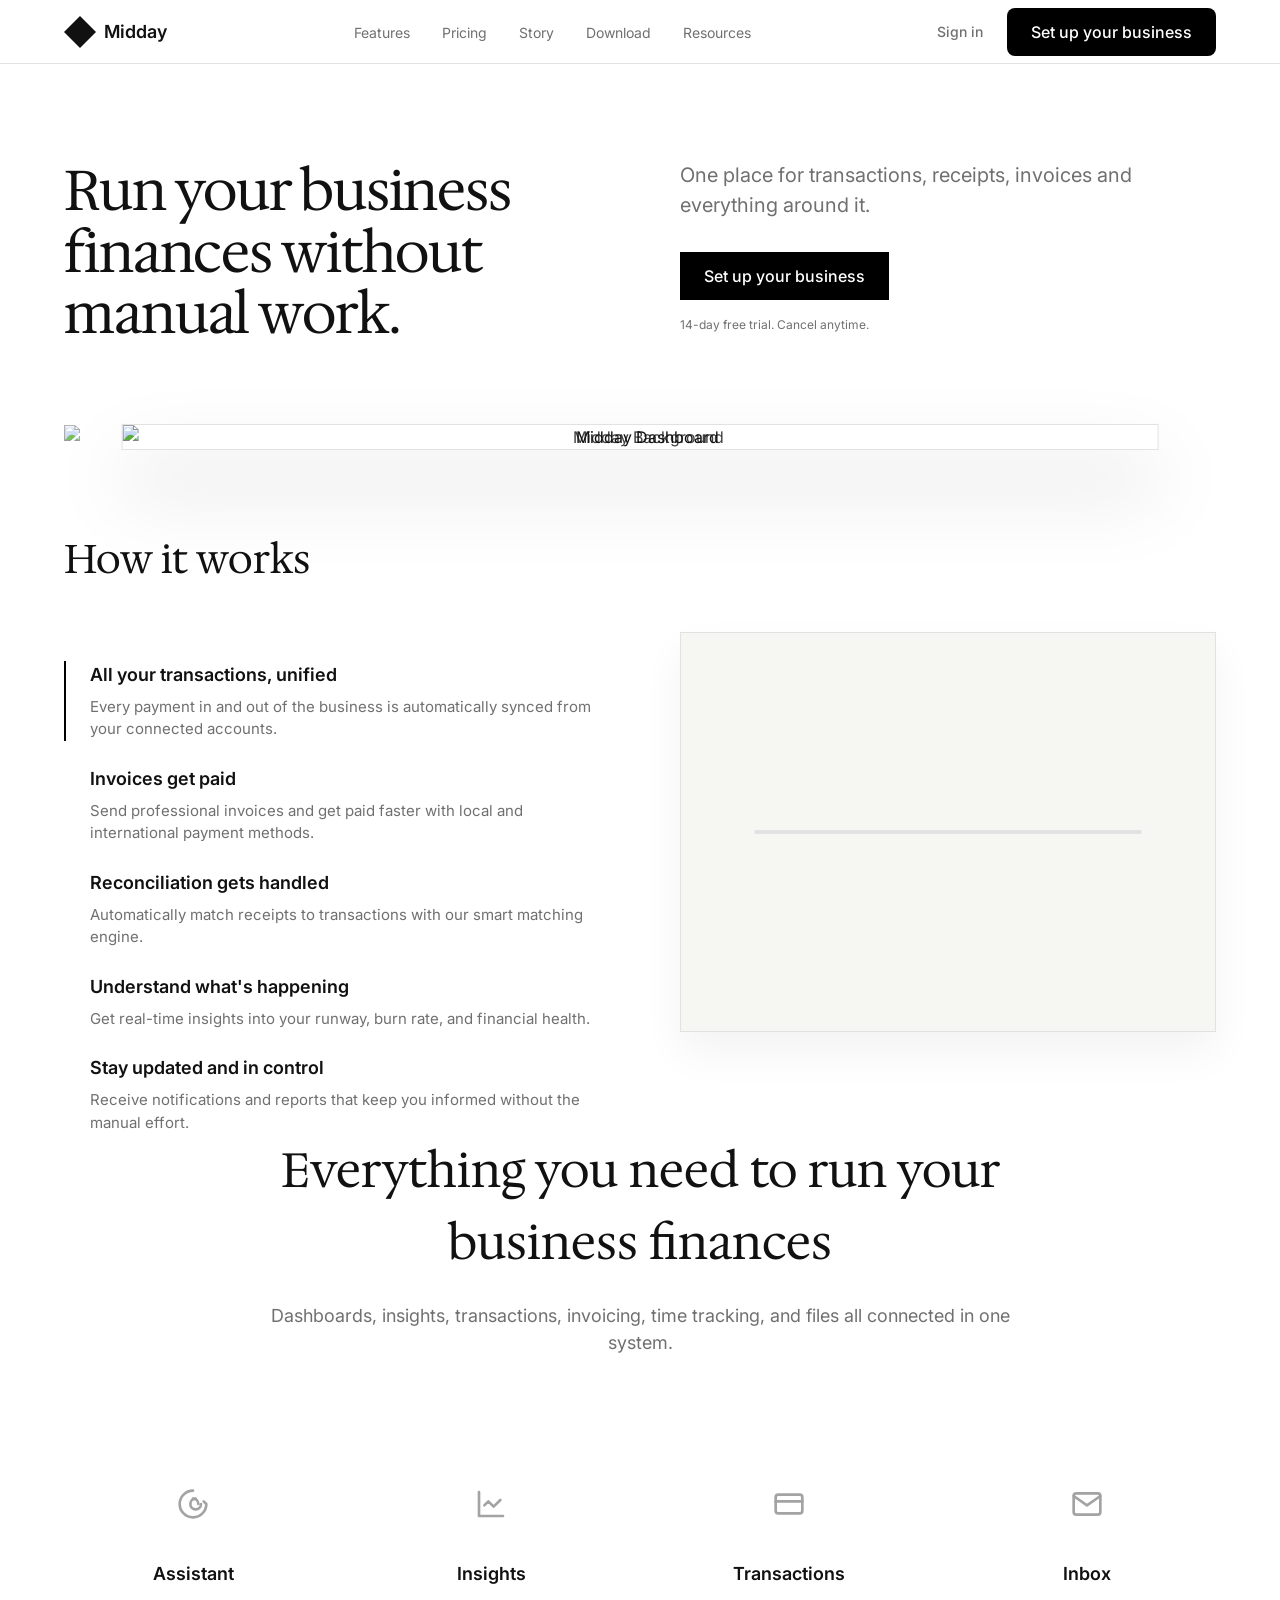
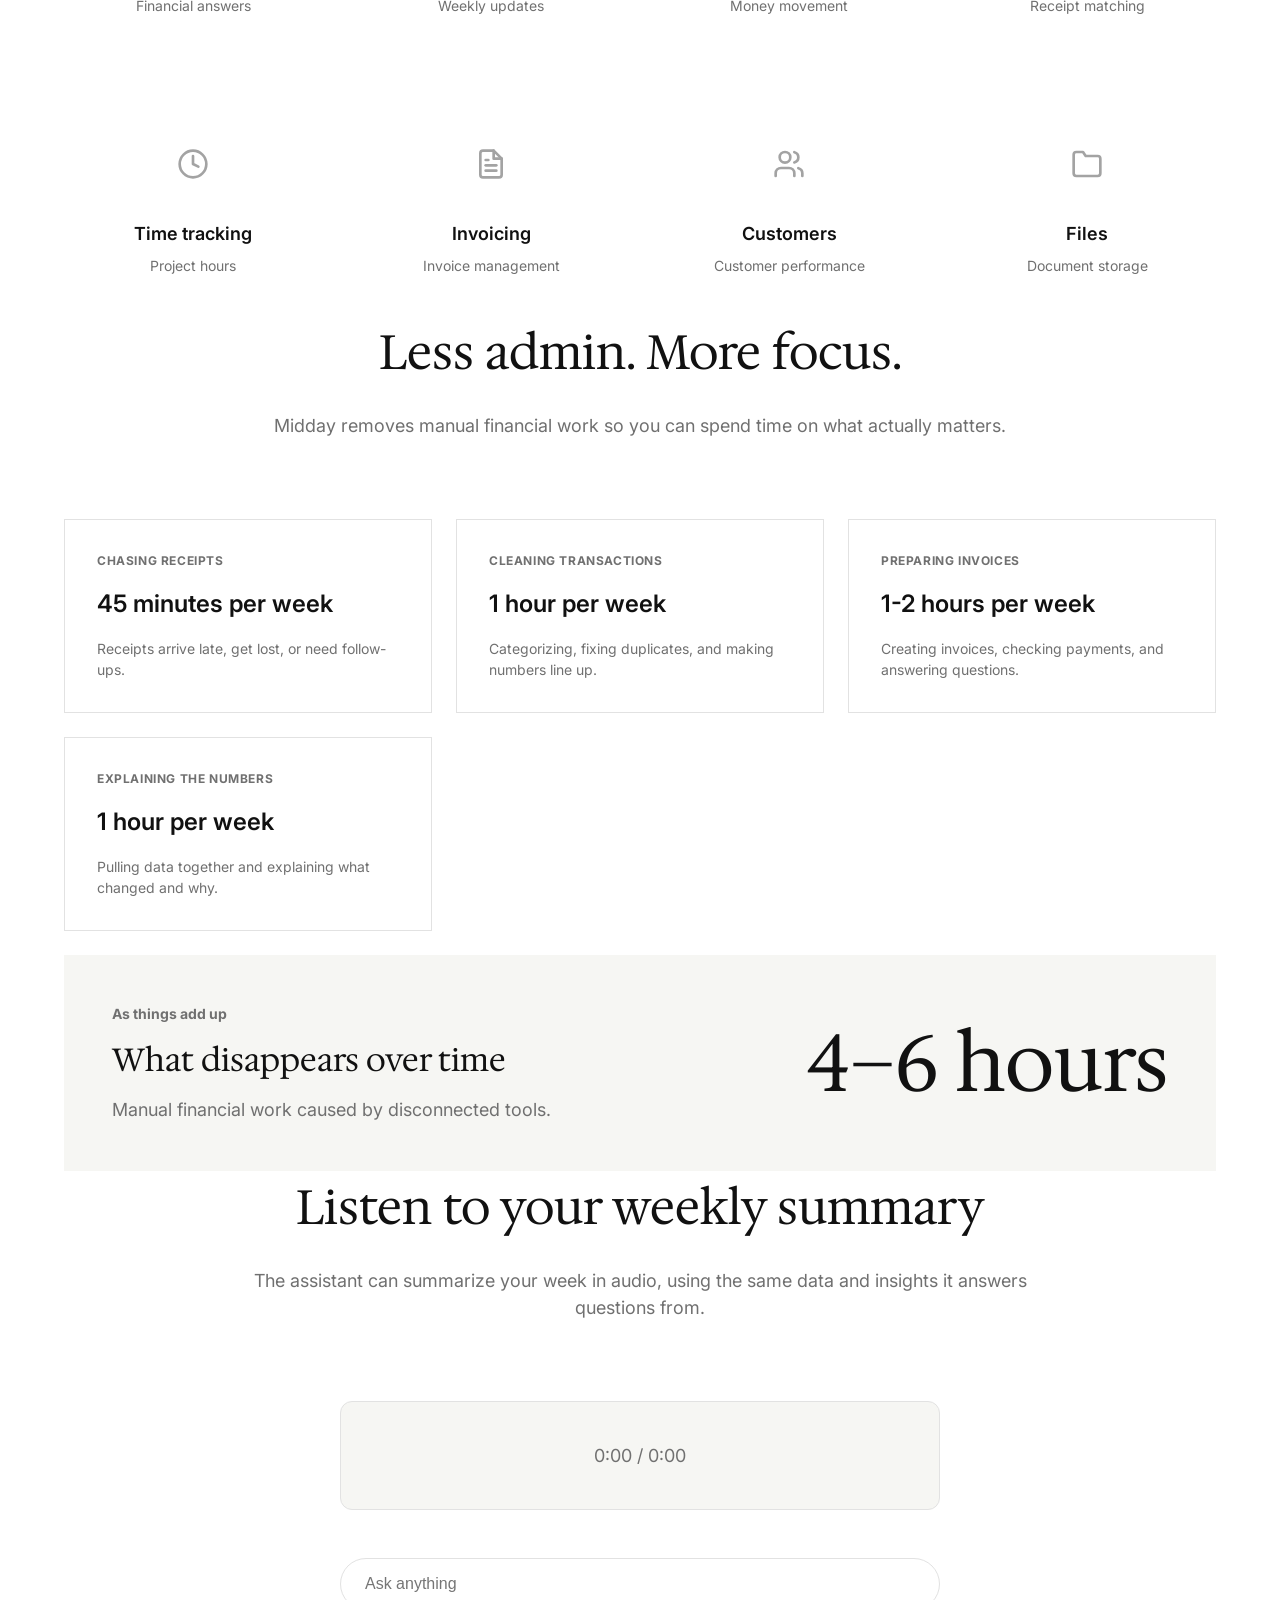
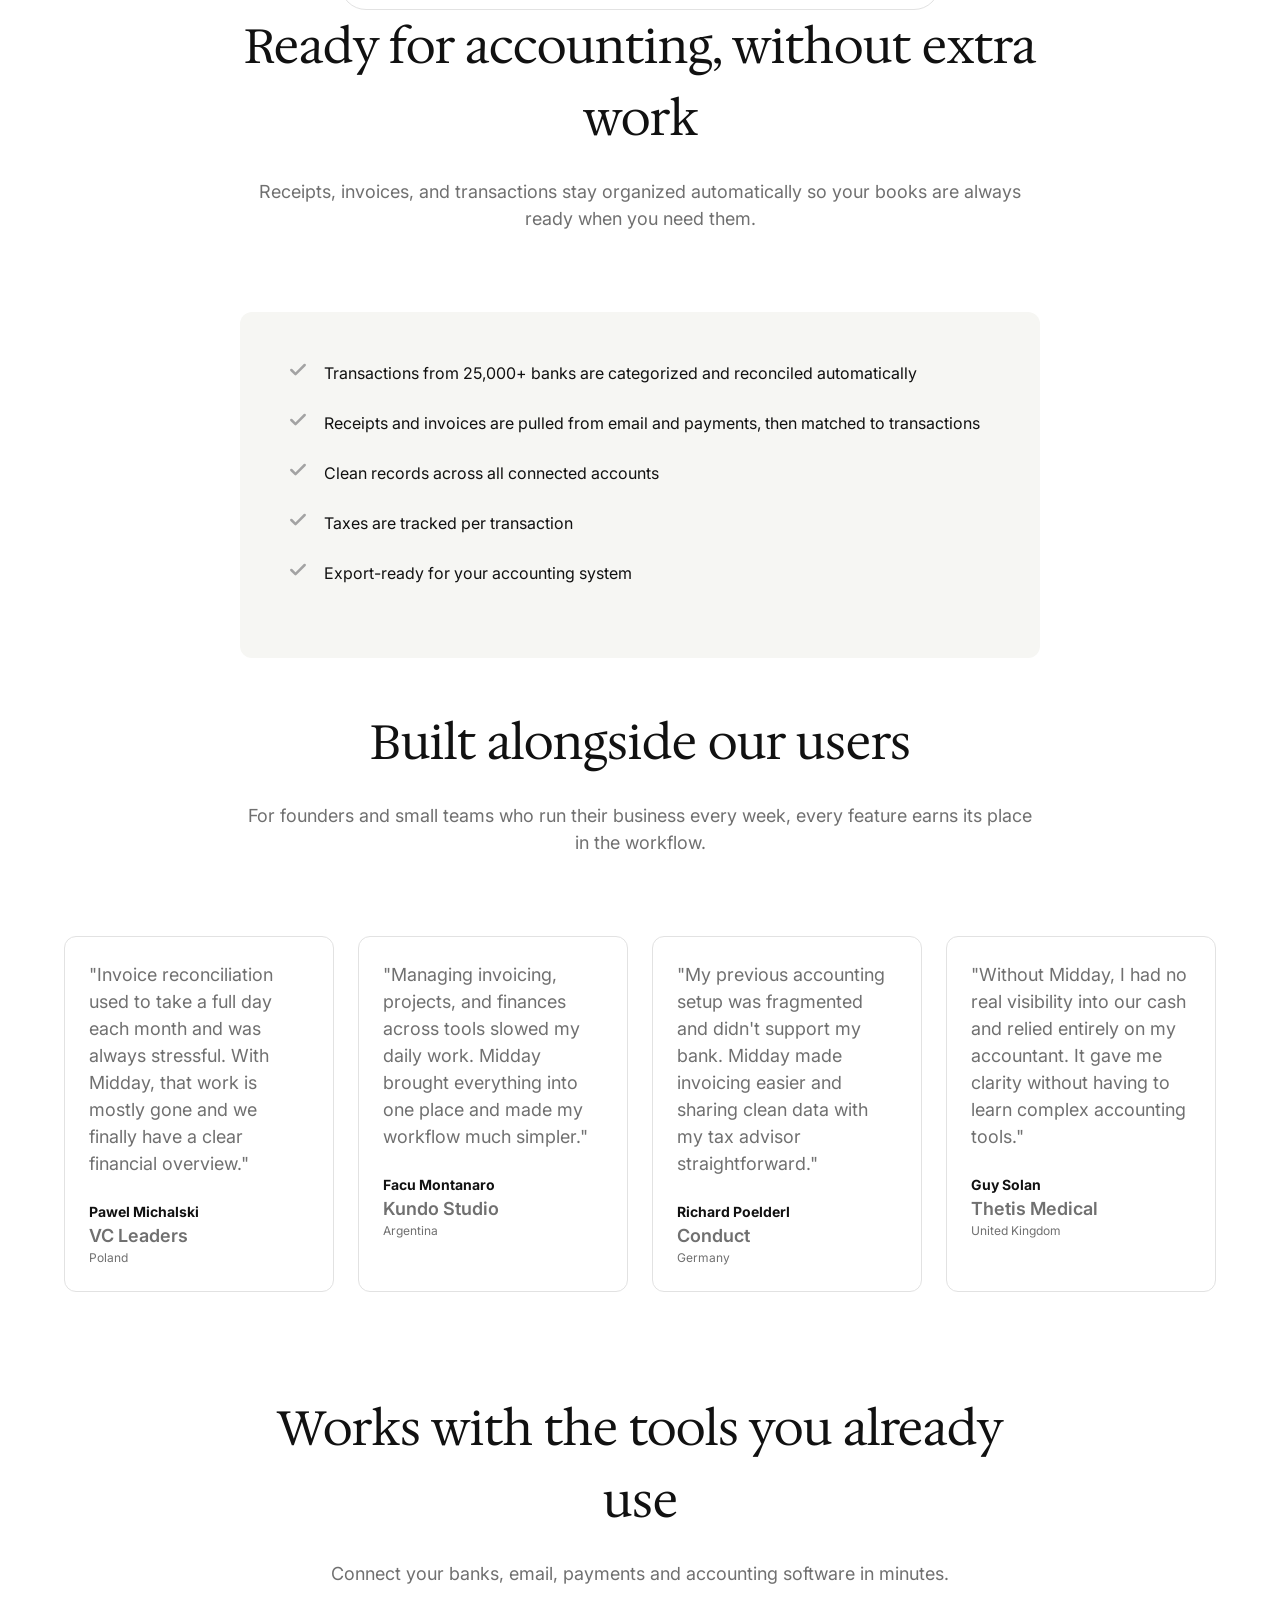
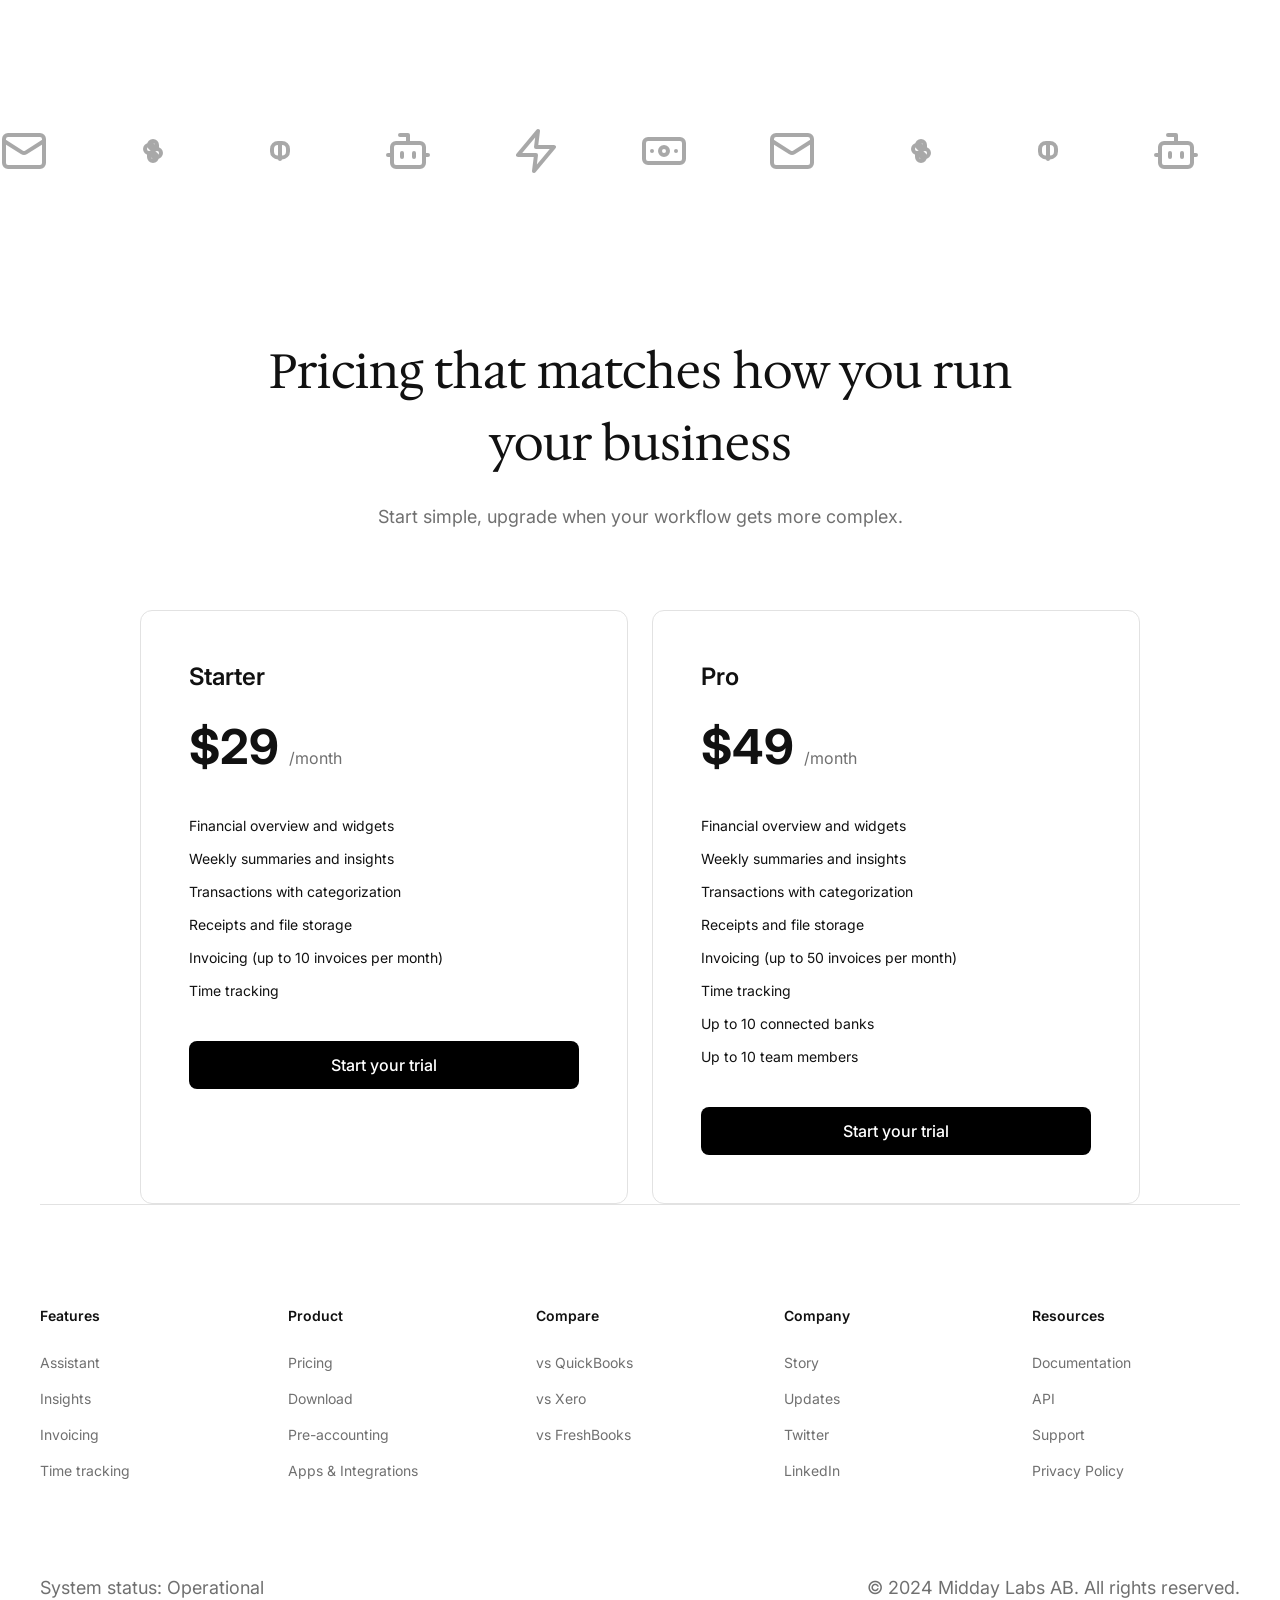
==== commit 5f6c5d7a: "ajustes post-retro, iconos y rendondeos" ====
--- a/index.html
+++ b/index.html
@@ -40,15 +40,21 @@
     <main>
         <section class="hero container">
             <div class="hero-content">
-                <h1>Run your business finances without manual work.</h1>
-                <p>One place for transactions, receipts, invoices and everything around it.</p>
-                <div class="hero-actions">
-                    <a href="#" class="btn btn-primary">Set up your business</a>
-                    <span class="hero-note">14-day free trial. Cancel anytime.</span>
+                <div class="hero-left">
+                    <h1>Run your business finances without manual work.</h1>
+                </div>
+                <div class="hero-right">
+                    <p>One place for transactions, receipts, invoices and everything around it.</p>
+                    <div class="hero-actions">
+                        <a href="#" class="btn btn-primary btn-straight">Set up your business</a>
+                        <span class="hero-note">14-day free trial. Cancel anytime.</span>
+                    </div>
                 </div>
             </div>
             <div class="hero-image">
-                <img src="https://cdn.midday.ai/video-poster-v2.jpg" alt="Midday Dashboard">
+                <img src="https://cdn.midday.ai/video-poster-v2.jpg" alt="Midday Background" class="bg-image">
+                <img src="https://midday.ai/cdn-cgi/image/width=1200,quality=80/https://midday.ai/images/dashboard-light.svg"
+                    alt="Midday Dashboard" class="overlay-image">
             </div>
         </section>
 
@@ -78,8 +84,8 @@
                 </div>
             </div>
             <div class="preview">
-                <img src="https://midday.ai/cdn-cgi/image/width=1200,quality=80/https://midday.ai/images/dashboard-light.svg"
-                    alt="How it works preview">
+                <!-- Image moved to Hero section as overlay -->
+                <div class="placeholder-graphic"></div>
             </div>
         </section>
 
@@ -354,25 +360,107 @@
             </div>
             <div class="marquee-wrapper">
                 <div class="marquee">
-                    <div class="tool-icon">GMAIL</div>
-                    <div class="tool-icon">OUTLOOK</div>
-                    <div class="tool-icon">SLACK</div>
-                    <div class="tool-icon">QUICKBOOKS</div>
-                    <div class="tool-icon">XERO</div>
-                    <div class="tool-icon">STRIPE</div>
-                    <div class="tool-icon">RAYCAST</div>
-                    <div class="tool-icon">CHATGPT</div>
-                    <div class="tool-icon">ZAPIER</div>
-                    <!-- Duplicate for seamless loop -->
-                    <div class="tool-icon">GMAIL</div>
-                    <div class="tool-icon">OUTLOOK</div>
-                    <div class="tool-icon">SLACK</div>
-                    <div class="tool-icon">QUICKBOOKS</div>
-                    <div class="tool-icon">XERO</div>
-                    <div class="tool-icon">STRIPE</div>
-                    <div class="tool-icon">RAYCAST</div>
-                    <div class="tool-icon">CHATGPT</div>
-                    <div class="tool-icon">ZAPIER</div>
+                    <!-- GMAIL -->
+                    <div class="tool-icon">
+                        <svg width="24" height="24" viewBox="0 0 24 24" fill="none" stroke="currentColor"
+                            stroke-width="2" stroke-linecap="round" stroke-linejoin="round">
+                            <rect width="20" height="16" x="2" y="4" rx="2"></rect>
+                            <path d="m22 7-8.97 5.7a1.94 1.94 0 0 1-2.06 0L2 7"></path>
+                        </svg>
+                    </div>
+                    <!-- SLACK -->
+                    <div class="tool-icon">
+                        <svg width="24" height="24" viewBox="0 0 24 24" fill="none" stroke="currentColor"
+                            stroke-width="2" stroke-linecap="round" stroke-linejoin="round">
+                            <path d="M14.5 9c0-1.1-.9-2-2-2S10.5 7.9 10.5 9s.9 2 2 2h2V9z"></path>
+                            <path d="M10.5 15c0 1.1.9 2 2 2s2-.9 2-2-.9-2-2-2h-2v2z"></path>
+                            <path d="M14.5 15c1.1 0 2-.9 2-2s-.9-2-2-2-2 .9-2 2v2h2z"></path>
+                            <path d="M10.5 9c-1.1 0-2 .9-2 2s.9 2 2 2 2-.9 2-2V9h-2z"></path>
+                        </svg>
+                    </div>
+                    <!-- STRIPE -->
+                    <div class="tool-icon">
+                        <svg width="24" height="24" viewBox="0 0 24 24" fill="none" stroke="currentColor"
+                            stroke-width="2" stroke-linecap="round" stroke-linejoin="round">
+                            <path
+                                d="M8 12.2V11c0-1.7 1.3-3 3-3h2c1.7 0 3 1.3 3 3v1.2c0 1.7-1.3 3-3 3h-2c-1.7 0-3-1.3-3-3z">
+                            </path>
+                            <path d="M12 8v8"></path>
+                        </svg>
+                    </div>
+                    <!-- CHATGPT / AI -->
+                    <div class="tool-icon">
+                        <svg width="24" height="24" viewBox="0 0 24 24" fill="none" stroke="currentColor"
+                            stroke-width="2" stroke-linecap="round" stroke-linejoin="round">
+                            <path d="M12 8V4H8"></path>
+                            <rect width="16" height="12" x="4" y="8" rx="2"></rect>
+                            <path d="M2 14h2"></path>
+                            <path d="M20 14h2"></path>
+                            <path d="M15 13v2"></path>
+                            <path d="M9 13v2"></path>
+                        </svg>
+                    </div>
+                    <!-- ZAPIER -->
+                    <div class="tool-icon">
+                        <svg width="24" height="24" viewBox="0 0 24 24" fill="none" stroke="currentColor"
+                            stroke-width="2" stroke-linecap="round" stroke-linejoin="round">
+                            <path d="M13 2 3 14h9l-1 8 10-12h-9l1-8z"></path>
+                        </svg>
+                    </div>
+                    <!-- QUICKBOOKS / FINANCE -->
+                    <div class="tool-icon">
+                        <svg width="24" height="24" viewBox="0 0 24 24" fill="none" stroke="currentColor"
+                            stroke-width="2" stroke-linecap="round" stroke-linejoin="round">
+                            <rect width="20" height="12" x="2" y="6" rx="2"></rect>
+                            <circle cx="12" cy="12" r="2"></circle>
+                            <path d="M6 12h.01"></path>
+                            <path d="M18 12h.01"></path>
+                        </svg>
+                    </div>
+
+                    <!-- Repeat for loop -->
+                    <div class="tool-icon">
+                        <svg width="24" height="24" viewBox="0 0 24 24" fill="none" stroke="currentColor"
+                            stroke-width="2" stroke-linecap="round" stroke-linejoin="round">
+                            <rect width="20" height="16" x="2" y="4" rx="2"></rect>
+                            <path d="m22 7-8.97 5.7a1.94 1.94 0 0 1-2.06 0L2 7"></path>
+                        </svg>
+                    </div>
+                    <div class="tool-icon">
+                        <svg width="24" height="24" viewBox="0 0 24 24" fill="none" stroke="currentColor"
+                            stroke-width="2" stroke-linecap="round" stroke-linejoin="round">
+                            <path d="M14.5 9c0-1.1-.9-2-2-2S10.5 7.9 10.5 9s.9 2 2 2h2V9z"></path>
+                            <path d="M10.5 15c0 1.1.9 2 2 2s2-.9 2-2-.9-2-2-2h-2v2z"></path>
+                            <path d="M14.5 15c1.1 0 2-.9 2-2s-.9-2-2-2-2 .9-2 2v2h2z"></path>
+                            <path d="M10.5 9c-1.1 0-2 .9-2 2s.9 2 2 2 2-.9 2-2V9h-2z"></path>
+                        </svg>
+                    </div>
+                    <div class="tool-icon">
+                        <svg width="24" height="24" viewBox="0 0 24 24" fill="none" stroke="currentColor"
+                            stroke-width="2" stroke-linecap="round" stroke-linejoin="round">
+                            <path
+                                d="M8 12.2V11c0-1.7 1.3-3 3-3h2c1.7 0 3 1.3 3 3v1.2c0 1.7-1.3 3-3 3h-2c-1.7 0-3-1.3-3-3z">
+                            </path>
+                            <path d="M12 8v8"></path>
+                        </svg>
+                    </div>
+                    <div class="tool-icon">
+                        <svg width="24" height="24" viewBox="0 0 24 24" fill="none" stroke="currentColor"
+                            stroke-width="2" stroke-linecap="round" stroke-linejoin="round">
+                            <path d="M12 8V4H8"></path>
+                            <rect width="16" height="12" x="4" y="8" rx="2"></rect>
+                            <path d="M2 14h2"></path>
+                            <path d="M20 14h2"></path>
+                            <path d="M15 13v2"></path>
+                            <path d="M9 13v2"></path>
+                        </svg>
+                    </div>
+                    <div class="tool-icon">
+                        <svg width="24" height="24" viewBox="0 0 24 24" fill="none" stroke="currentColor"
+                            stroke-width="2" stroke-linecap="round" stroke-linejoin="round">
+                            <path d="M13 2 3 14h9l-1 8 10-12h-9l1-8z"></path>
+                        </svg>
+                    </div>
                 </div>
             </div>
         </section>
--- a/styles.css
+++ b/styles.css
@@ -165,28 +165,48 @@
 }
 
 .hero-content {
-    max-width: 800px;
+    max-width: 1200px;
     margin: 0 auto 80px;
+    display: flex;
+    justify-content: space-between;
+    align-items: flex-start;
+    text-align: left;
+    gap: 80px;
+}
+
+.hero-left {
+    flex: 1;
+}
+
+.hero-right {
+    flex: 1;
+    display: flex;
+    flex-direction: column;
+    gap: 32px;
 }
 
 .hero-content h1 {
-    font-size: 4.5rem;
-    margin-bottom: 2rem;
+    font-size: 3.5rem;
+    margin-bottom: 0;
     letter-spacing: -0.02em;
 }
 
 .hero-content p {
     font-size: 1.25rem;
-    max-width: 600px;
-    margin: 0 auto;
+    max-width: 100%;
+    margin: 0;
 }
 
 .hero-actions {
-    margin-top: 48px;
+    margin-top: 0;
     display: flex;
     flex-direction: column;
-    align-items: center;
+    align-items: flex-start;
     gap: 16px;
+}
+
+.btn-straight {
+    border-radius: 0 !important;
 }
 
 .hero-note {
@@ -196,18 +216,30 @@
 
 .hero-image {
     margin-top: 80px;
-    border-radius: 12px;
-    overflow: hidden;
-    background: #fdfdfd;
-    padding: 1px;
-    border: 1px solid var(--border);
-    box-shadow: 0 40px 80px rgba(0, 0, 0, 0.08);
-}
-
-.hero-image img {
+    border-radius: 0;
+    overflow: visible;
+    background: transparent;
+    padding: 0;
+    border: none;
+    box-shadow: none;
+    position: relative;
+}
+
+.hero-image .bg-image {
     width: 100%;
     display: block;
-    border-radius: 11px;
+    border-radius: 0;
+    opacity: 0.8;
+}
+
+.hero-image .overlay-image {
+    position: absolute;
+    top: 50%;
+    left: 50%;
+    transform: translate(-50%, -50%);
+    width: 90%;
+    box-shadow: 0 40px 80px rgba(0, 0, 0, 0.15);
+    border: 1px solid var(--border);
 }
 
 /* How it works */
@@ -252,10 +284,21 @@
 
 .how-it-works .preview {
     background: var(--secondary);
-    border-radius: 12px;
+    border-radius: 0;
     padding: 24px;
     border: 1px solid var(--border);
     box-shadow: 0 20px 40px rgba(0, 0, 0, 0.05);
+    min-height: 400px;
+    display: flex;
+    align-items: center;
+    justify-content: center;
+}
+
+.placeholder-graphic {
+    width: 80%;
+    height: 4px;
+    background: var(--border);
+    border-radius: 2px;
 }
 
 /* Everything you need */
@@ -279,7 +322,7 @@
 .feature-card {
     text-align: center;
     padding: 40px;
-    border-radius: 12px;
+    border-radius: 0;
     transition: background 0.2s;
 }
 
@@ -315,7 +358,7 @@
     background: #ffffff;
     border: 1px solid var(--border);
     padding: 32px;
-    border-radius: 12px;
+    border-radius: 0;
     display: flex;
     flex-direction: column;
     gap: 16px;
@@ -341,7 +384,7 @@
     grid-column: span 3;
     background: #f6f6f3;
     padding: 48px;
-    border-radius: 12px;
+    border-radius: 0;
     display: flex;
     justify-content: space-between;
     align-items: center;
@@ -451,6 +494,15 @@
     color: var(--muted);
     font-size: 1.5rem;
     letter-spacing: 0.1em;
+    display: flex;
+    align-items: center;
+    justify-content: center;
+    opacity: 0.6;
+}
+
+.tool-icon svg {
+    width: 48px;
+    height: 48px;
 }
 
 @keyframes marquee {
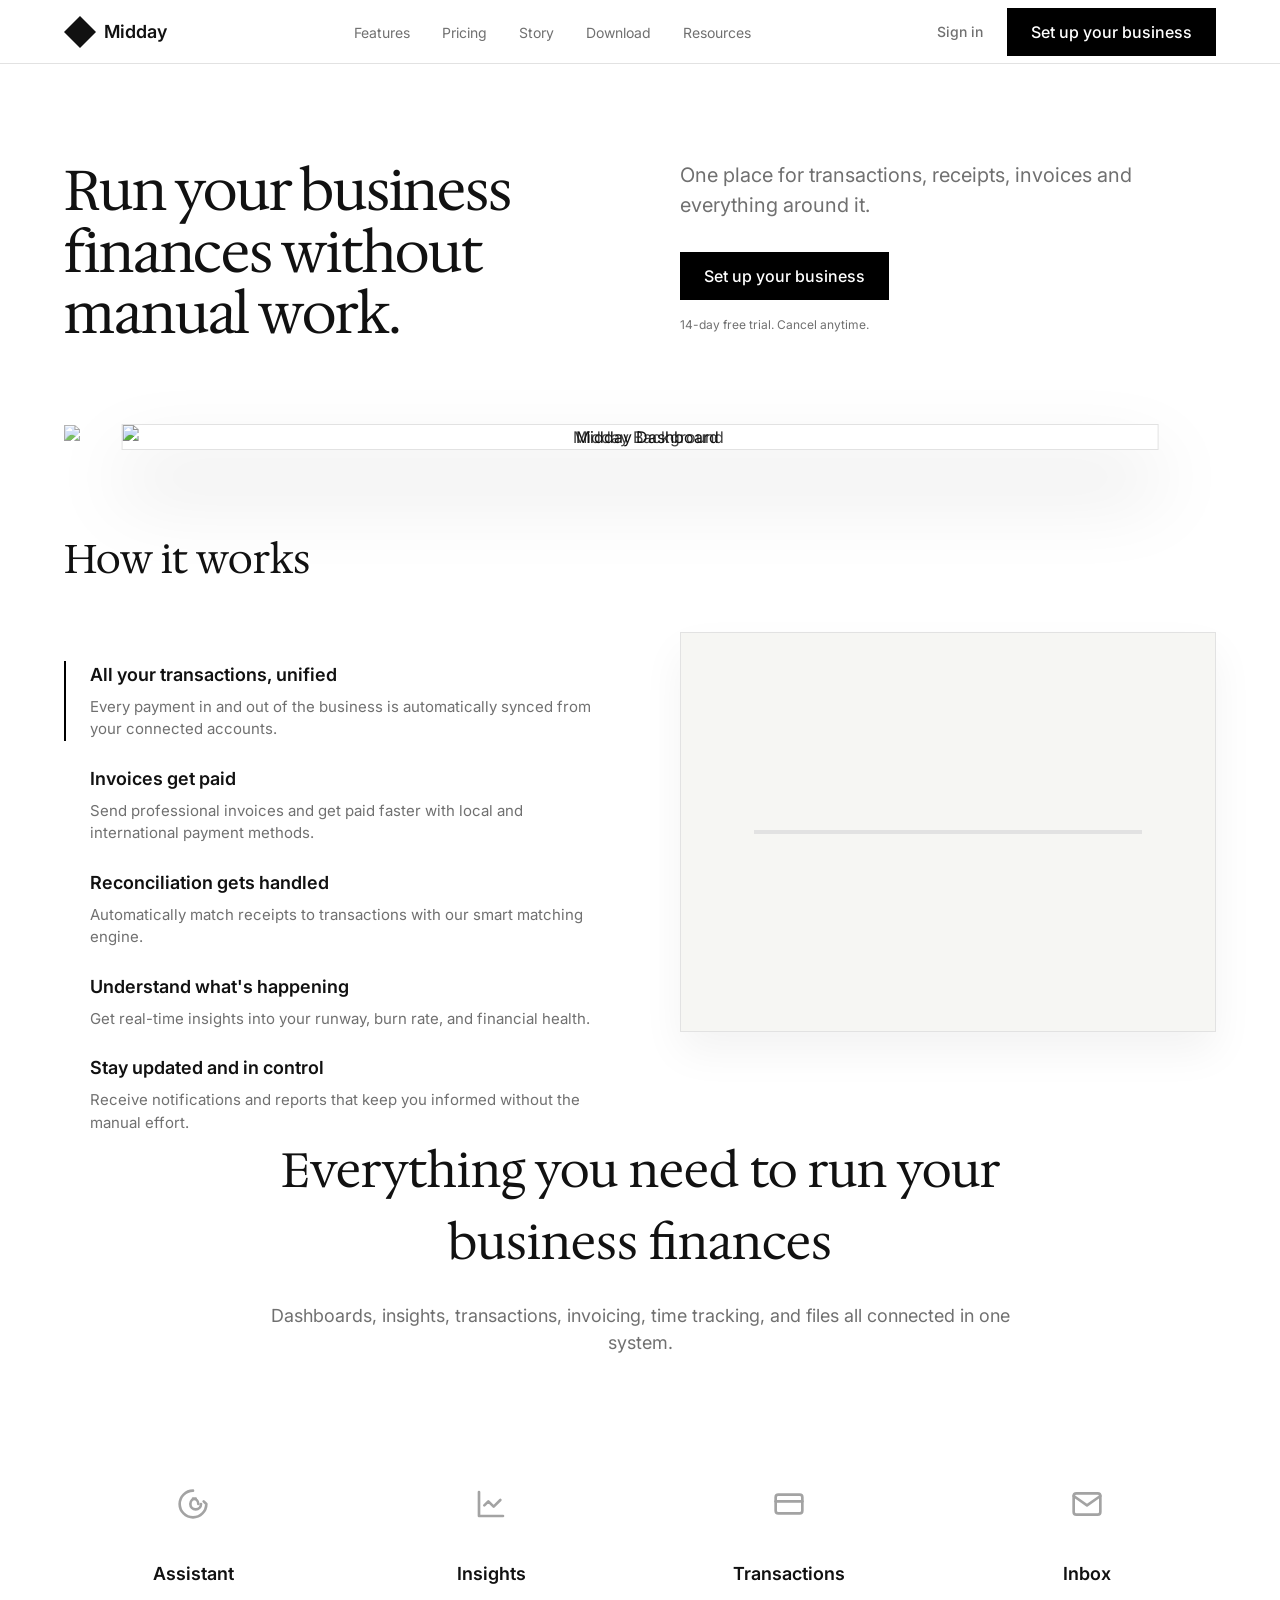
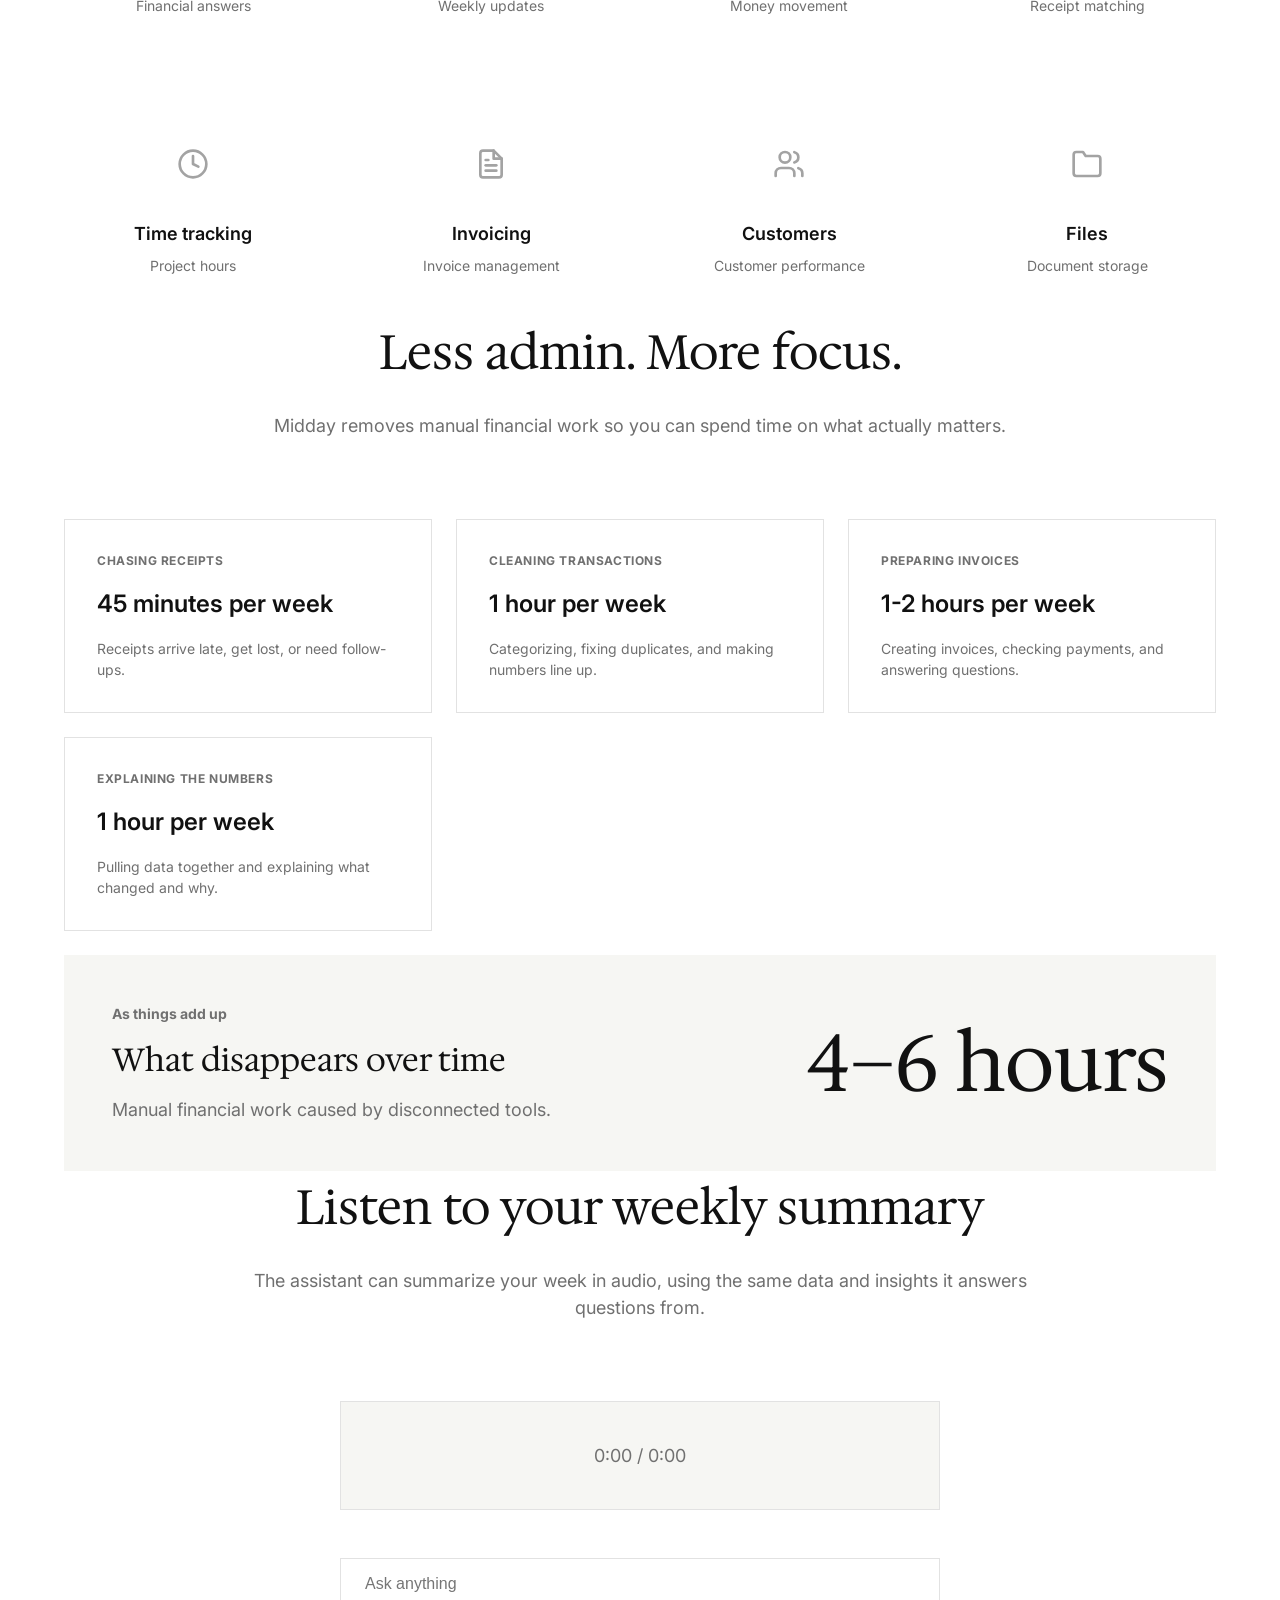
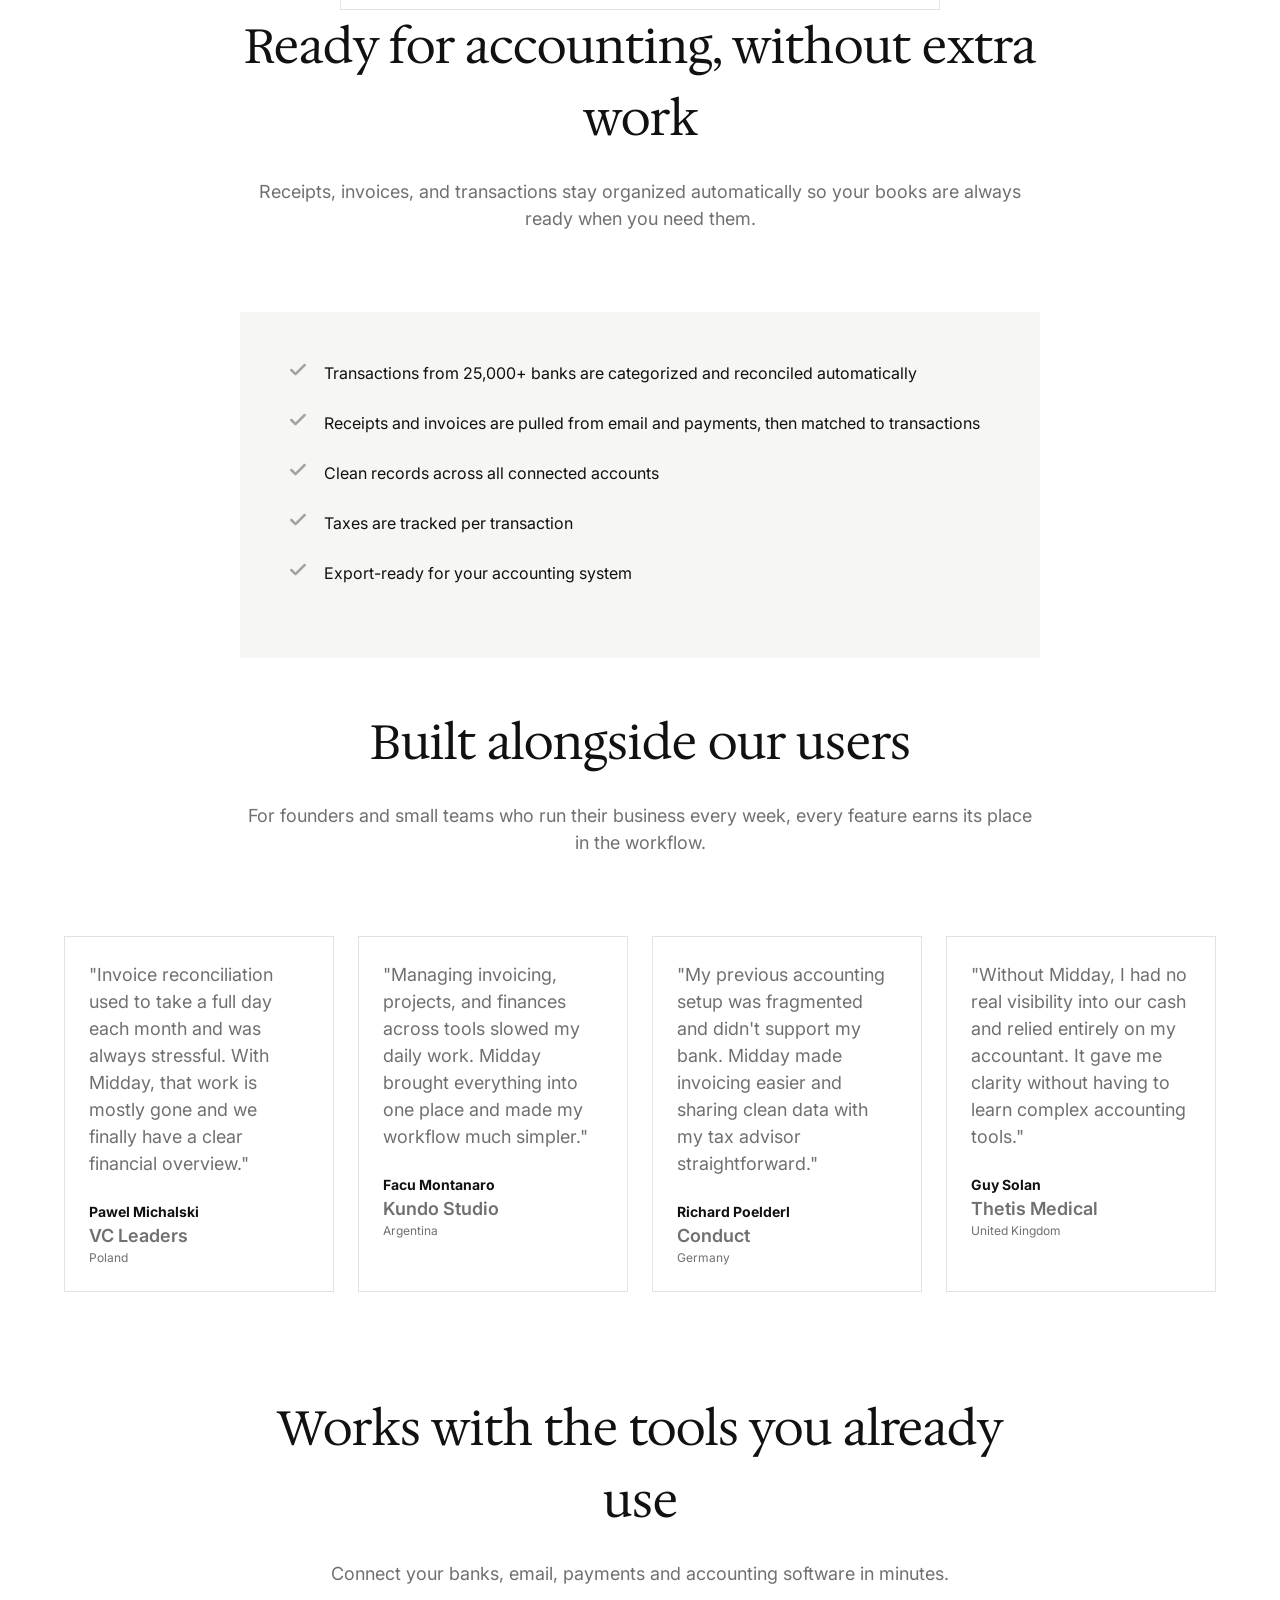
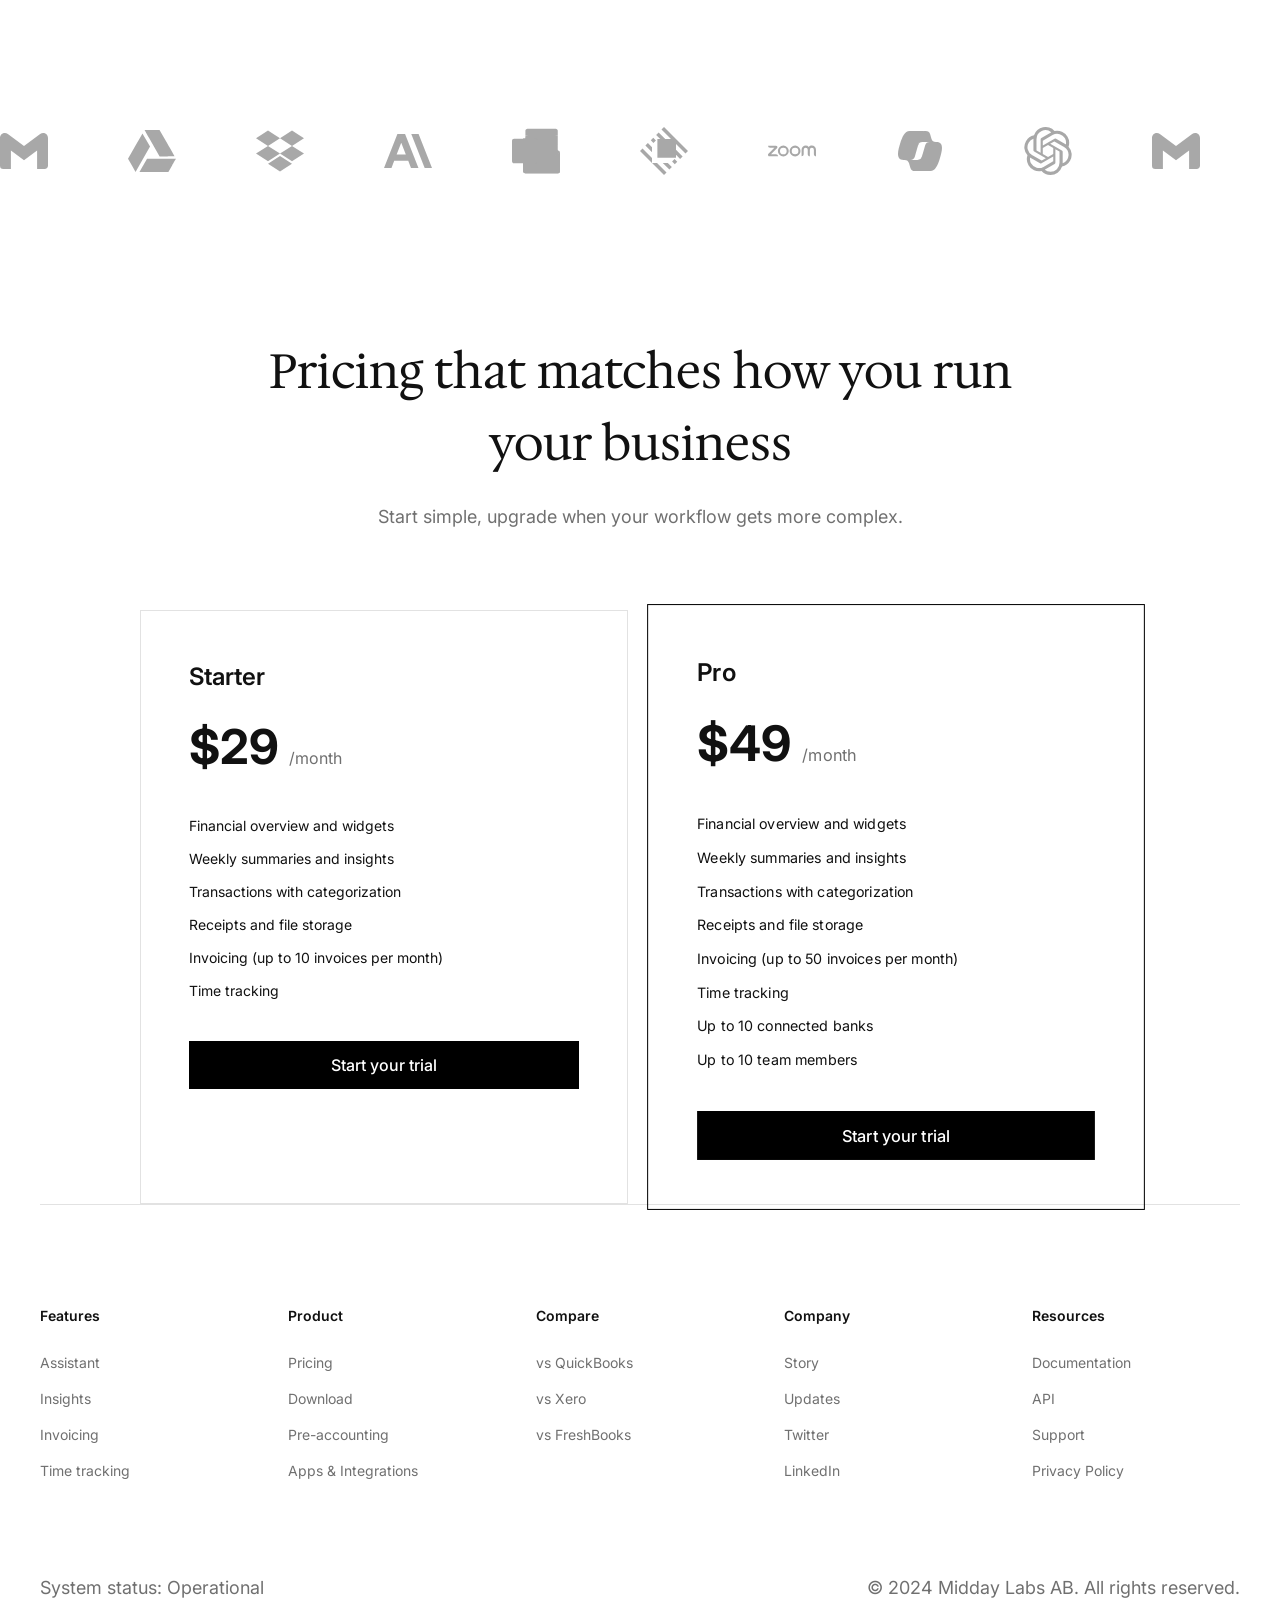
==== commit bfa7393f: "ajustes en iconos y anaimaciones" ====
--- a/index.html
+++ b/index.html
@@ -38,7 +38,7 @@
     </header>
 
     <main>
-        <section class="hero container">
+        <section class="hero container reveal">
             <div class="hero-content">
                 <div class="hero-left">
                     <h1>Run your business finances without manual work.</h1>
@@ -58,7 +58,7 @@
             </div>
         </section>
 
-        <section id="features" class="how-it-works container">
+        <section id="features" class="how-it-works container reveal">
             <div class="tabs">
                 <h2>How it works</h2>
                 <div class="tab-item active">
@@ -89,7 +89,7 @@
             </div>
         </section>
 
-        <section class="everything-you-need container">
+        <section class="everything-you-need container reveal">
             <div class="section-header">
                 <h2>Everything you need to run your business finances</h2>
                 <p>Dashboards, insights, transactions, invoicing, time tracking, and files all connected in one system.
@@ -107,7 +107,7 @@
                     <h3>Assistant</h3>
                     <p>Financial answers</p>
                 </div>
-                <div class="feature-card">
+                <div class="feature-card reveal">
                     <div class="icon">
                         <svg class="icon-svg" width="32" height="32" viewBox="0 0 24 24" fill="none"
                             stroke="currentColor" stroke-width="2" stroke-linecap="round" stroke-linejoin="round">
@@ -141,7 +141,7 @@
                     <h3>Inbox</h3>
                     <p>Receipt matching</p>
                 </div>
-                <div class="feature-card">
+                <div class="feature-card reveal">
                     <div class="icon">
                         <svg class="icon-svg" width="32" height="32" viewBox="0 0 24 24" fill="none"
                             stroke="currentColor" stroke-width="2" stroke-linecap="round" stroke-linejoin="round">
@@ -193,7 +193,7 @@
             </div>
         </section>
 
-        <section class="less-admin container">
+        <section class="less-admin container reveal">
             <div class="section-header">
                 <h2>Less admin. More focus.</h2>
                 <p>Midday removes manual financial work so you can spend time on what actually matters.</p>
@@ -229,7 +229,7 @@
                 </div>
             </div>
         </section>
-        <section class="weekly-summary container">
+        <section class="weekly-summary container reveal">
             <div class="section-header">
                 <h2>Listen to your weekly summary</h2>
                 <p>The assistant can summarize your week in audio, using the same data and insights it answers questions
@@ -244,7 +244,7 @@
             </div>
         </section>
 
-        <section class="accounting-ready container">
+        <section class="accounting-ready container reveal">
             <div class="section-header">
                 <h2>Ready for accounting, without extra work</h2>
                 <p>Receipts, invoices, and transactions stay organized automatically so your books are always ready when
@@ -299,14 +299,14 @@
             </div>
         </section>
 
-        <section class="testimonials container">
+        <section class="testimonials container reveal">
             <div class="section-header">
                 <h2>Built alongside our users</h2>
                 <p>For founders and small teams who run their business every week, every feature earns its place in the
                     workflow.</p>
             </div>
             <div class="testimonials-grid">
-                <div class="testimonial-card">
+                <div class="testimonial-card reveal">
                     <p>"Invoice reconciliation used to take a full day each month and was always stressful. With Midday,
                         that work is mostly gone and we finally have a clear financial overview."</p>
                     <div class="testimonial-author">
@@ -361,111 +361,150 @@
             <div class="marquee-wrapper">
                 <div class="marquee">
                     <!-- GMAIL -->
-                    <div class="tool-icon">
-                        <svg width="24" height="24" viewBox="0 0 24 24" fill="none" stroke="currentColor"
-                            stroke-width="2" stroke-linecap="round" stroke-linejoin="round">
-                            <rect width="20" height="16" x="2" y="4" rx="2"></rect>
-                            <path d="m22 7-8.97 5.7a1.94 1.94 0 0 1-2.06 0L2 7"></path>
-                        </svg>
-                    </div>
-                    <!-- SLACK -->
-                    <div class="tool-icon">
-                        <svg width="24" height="24" viewBox="0 0 24 24" fill="none" stroke="currentColor"
-                            stroke-width="2" stroke-linecap="round" stroke-linejoin="round">
-                            <path d="M14.5 9c0-1.1-.9-2-2-2S10.5 7.9 10.5 9s.9 2 2 2h2V9z"></path>
-                            <path d="M10.5 15c0 1.1.9 2 2 2s2-.9 2-2-.9-2-2-2h-2v2z"></path>
-                            <path d="M14.5 15c1.1 0 2-.9 2-2s-.9-2-2-2-2 .9-2 2v2h2z"></path>
-                            <path d="M10.5 9c-1.1 0-2 .9-2 2s.9 2 2 2 2-.9 2-2V9h-2z"></path>
-                        </svg>
-                    </div>
-                    <!-- STRIPE -->
-                    <div class="tool-icon">
-                        <svg width="24" height="24" viewBox="0 0 24 24" fill="none" stroke="currentColor"
-                            stroke-width="2" stroke-linecap="round" stroke-linejoin="round">
-                            <path
-                                d="M8 12.2V11c0-1.7 1.3-3 3-3h2c1.7 0 3 1.3 3 3v1.2c0 1.7-1.3 3-3 3h-2c-1.7 0-3-1.3-3-3z">
-                            </path>
-                            <path d="M12 8v8"></path>
-                        </svg>
-                    </div>
-                    <!-- CHATGPT / AI -->
-                    <div class="tool-icon">
-                        <svg width="24" height="24" viewBox="0 0 24 24" fill="none" stroke="currentColor"
-                            stroke-width="2" stroke-linecap="round" stroke-linejoin="round">
-                            <path d="M12 8V4H8"></path>
-                            <rect width="16" height="12" x="4" y="8" rx="2"></rect>
-                            <path d="M2 14h2"></path>
-                            <path d="M20 14h2"></path>
-                            <path d="M15 13v2"></path>
-                            <path d="M9 13v2"></path>
-                        </svg>
-                    </div>
-                    <!-- ZAPIER -->
-                    <div class="tool-icon">
-                        <svg width="24" height="24" viewBox="0 0 24 24" fill="none" stroke="currentColor"
-                            stroke-width="2" stroke-linecap="round" stroke-linejoin="round">
-                            <path d="M13 2 3 14h9l-1 8 10-12h-9l1-8z"></path>
-                        </svg>
-                    </div>
-                    <!-- QUICKBOOKS / FINANCE -->
-                    <div class="tool-icon">
-                        <svg width="24" height="24" viewBox="0 0 24 24" fill="none" stroke="currentColor"
-                            stroke-width="2" stroke-linecap="round" stroke-linejoin="round">
-                            <rect width="20" height="12" x="2" y="6" rx="2"></rect>
-                            <circle cx="12" cy="12" r="2"></circle>
-                            <path d="M6 12h.01"></path>
-                            <path d="M18 12h.01"></path>
+                    <div class="tool-icon" title="Gmail">
+                        <svg width="24" height="24" viewBox="0 0 24 24" fill="currentColor"
+                            xmlns="http://www.w3.org/2000/svg">
+                            <path
+                                d="M24 5.457v13.909c0 .904-.732 1.636-1.636 1.636h-3.819V11.73L12 16.64l-6.545-4.91v9.273H1.636A1.636 1.636 0 0 1 0 19.366V5.457c0-2.023 2.309-3.178 3.927-1.964L5.455 4.64 12 9.548l6.545-4.91 1.528-1.145C21.69 2.28 24 3.434 24 5.457z" />
+                        </svg>
+                    </div>
+                    <!-- GOOGLE DRIVE -->
+                    <div class="tool-icon" title="Google Drive">
+                        <svg width="24" height="24" viewBox="0 0 24 24" fill="currentColor"
+                            xmlns="http://www.w3.org/2000/svg">
+                            <path
+                                d="M12.01 1.485c-2.082 0-3.754.02-3.743.047.01.02 1.708 3.001 3.774 6.62l3.76 6.574h3.76c2.081 0 3.753-.02 3.742-.047-.005-.02-1.708-3.001-3.775-6.62l-3.76-6.574zm-4.76 1.73a789.828 789.861 0 0 0-3.63 6.319L0 15.868l1.89 3.298 1.885 3.297 3.62-6.335 3.618-6.33-1.88-3.287C8.1 4.704 7.255 3.22 7.25 3.214zm2.259 12.653-.203.348c-.114.198-.96 1.672-1.88 3.287a423.93 423.948 0 0 1-1.698 2.97c-.01.026 3.24.042 7.222.042h7.244l1.796-3.157c.992-1.734 1.85-3.23 1.906-3.323l.104-.167h-7.249z" />
+                        </svg>
+                    </div>
+                    <!-- DROPBOX -->
+                    <div class="tool-icon" title="Dropbox">
+                        <svg width="24" height="24" viewBox="0 0 24 24" fill="currentColor"
+                            xmlns="http://www.w3.org/2000/svg">
+                            <path
+                                d="M6 1.807L0 5.629l6 3.822 6.001-3.822L6 1.807zM18 1.807l-6 3.822 6 3.822 6-3.822-6-3.822zM0 13.274l6 3.822 6.001-3.822L6 9.452l-6 3.822zM18 9.452l-6 3.822 6 3.822 6-3.822-6-3.822zM6 18.371l6.001 3.822 6-3.822-6-3.822L6 18.371z" />
+                        </svg>
+                    </div>
+                    <!-- CLAUDE -->
+                    <div class="tool-icon" title="Claude">
+                        <svg width="24" height="24" viewBox="0 0 24 24" fill="currentColor"
+                            xmlns="http://www.w3.org/2000/svg">
+                            <path
+                                d="M17.3041 3.541h-3.6718l6.696 16.918H24Zm-10.6082 0L0 20.459h3.7442l1.3693-3.5527h7.0052l1.3693 3.5528h3.7442L10.5363 3.5409Zm-.3712 10.2232 2.2914-5.9456 2.2914 5.9456Z" />
+                        </svg>
+                    </div>
+                    <!-- OUTLOOK -->
+                    <div class="tool-icon" title="Outlook">
+                        <svg width="24" height="24" viewBox="0 0 512 512" fill="currentColor"
+                            xmlns="http://www.w3.org/2000/svg">
+                            <path
+                                d="M512,267.91c0.03-4-2.04-7.73-5.45-9.82h-0.06l-0.21-0.12L328.86,152.95c-0.77-0.52-1.56-0.99-2.38-1.42	c-6.85-3.53-14.99-3.53-21.84,0c-0.82,0.43-1.62,0.9-2.38,1.42L124.84,257.96l-0.21,0.12c-5.42,3.37-7.08,10.5-3.71,15.92	c0.99,1.6,2.36,2.93,3.99,3.88L302.32,382.9c0.77,0.51,1.56,0.99,2.38,1.42c6.85,3.53,14.99,3.53,21.84,0	c0.82-0.43,1.61-0.9,2.38-1.42l177.41-105.02C509.88,275.82,512.04,272.01,512,267.91z" />
+                            <path
+                                d="M145.53,197.79h116.43v106.72H145.53V197.79z M488.19,89.3V40.48c0.28-12.21-9.38-22.33-21.59-22.62H164.47	c-12.21,0.29-21.87,10.42-21.59,22.62V89.3l178.6,47.63L488.19,89.3z" />
+                            <path d="M142.88,89.3h119.07v107.16H142.88V89.3z" />
+                            <path d="M381.02,89.3H261.95v107.16l119.07,107.16h107.16V196.47L381.02,89.3z" />
+                            <path d="M261.95,196.47h119.07v107.16H261.95V196.47z" />
+                            <path d="M261.95,303.63h119.07v107.16H261.95V303.63z" />
+                            <path d="M145.53,304.51h116.43v97.02H145.53V304.51z" />
+                            <path d="M381.02,303.63h107.16v107.16H381.02V303.63z" />
+                            <path
+                                d="M506.55,277.23l-0.23,0.12l-177.41,99.78c-0.77,0.48-1.56,0.93-2.38,1.33c-3.01,1.43-6.29,2.25-9.62,2.38	l-9.69-5.67c-0.82-0.41-1.61-0.87-2.38-1.37l-179.8-102.61h-0.08l-5.88-3.29V469.9c0.09,13.48,11.09,24.33,24.56,24.24h344.18	c0.2,0,0.38-0.1,0.6-0.1c2.85-0.18,5.65-0.77,8.33-1.74c1.16-0.49,2.28-1.07,3.35-1.74c0.8-0.45,2.17-1.44,2.17-1.44	c6.1-4.51,9.71-11.64,9.74-19.23V267.91C512,271.77,509.91,275.33,506.55,277.23z" />
+                            <path
+                                d="M502.47,267.11v12.38L316.96,407.22L124.9,271.28c0-0.07-0.05-0.12-0.12-0.12l0,0l-17.62-10.6v-8.93l7.26-0.12	l15.36,8.81l0.36,0.12l1.31,0.83c0,0,180.51,103,180.99,103.23l6.91,4.05c0.6-0.24,1.19-0.48,1.91-0.71	c0.36-0.24,179.2-100.85,179.2-100.85L502.47,267.11z" />
+                            <path
+                                d="M506.55,277.23l-0.23,0.13l-177.41,99.78c-0.77,0.48-1.56,0.93-2.38,1.33c-6.89,3.37-14.95,3.37-21.84,0	c-0.82-0.4-1.61-0.85-2.38-1.33l-177.41-99.78l-0.21-0.13c-3.43-1.86-5.57-5.43-5.61-9.32V469.9c0.09,13.47,11.08,24.33,24.55,24.24	c0,0,0,0,0,0h343.83c13.47,0.09,24.47-10.77,24.55-24.24c0,0,0,0,0,0V267.91C512,271.77,509.91,275.33,506.55,277.23z" />
+                            <path
+                                d="M331.49,375.67l-2.66,1.49c-0.77,0.49-1.56,0.94-2.38,1.35c-2.93,1.44-6.11,2.28-9.36,2.48l67.5,79.82	l117.75,28.37c3.23-2.44,5.79-5.64,7.47-9.32L331.49,375.67z" />
+                            <path
+                                d="M343.52,368.9l-14.68,8.25c-0.77,0.49-1.56,0.94-2.38,1.35c-2.93,1.44-6.11,2.28-9.36,2.48l31.62,87.19	l153.66,20.97c6.05-4.54,9.62-11.67,9.62-19.24v-2.61L343.52,368.9z" />
+                            <path
+                                d="M143.96,494.14h343.46c5.29,0.03,10.44-1.64,14.7-4.76L307.2,375.2c-0.82-0.41-1.61-0.87-2.38-1.37	l-179.8-102.61h-0.08l-5.87-3.31v201.3C119.06,482.96,130.2,494.13,143.96,494.14C143.96,494.14,143.96,494.14,143.96,494.14z" />
+                            <path
+                                d="M285.77,134.94v253.98c-0.02,8.9-5.44,16.91-13.69,20.24c-2.56,1.1-5.31,1.67-8.1,1.67H119.07v-285.8h23.81	v-11.91h121.09C276.01,113.16,285.74,122.91,285.77,134.94z" />
+                            <path
+                                d="M273.86,146.85v253.98c0.03,2.88-0.58,5.72-1.79,8.33c-3.31,8.15-11.21,13.5-20,13.54h-133V125.02h133	c3.45-0.03,6.86,0.83,9.88,2.5C269.25,131.2,273.86,138.68,273.86,146.85z" />
+                            <path
+                                d="M273.86,146.85v230.16c-0.06,12.02-9.77,21.77-21.79,21.87h-133V125.02h133	c3.45-0.03,6.86,0.83,9.88,2.5	C269.25,131.2,273.86,138.68,273.86,146.85z" />
+                            <path
+                                d="M261.95,146.85v230.16c-0.01,12.04-9.75,21.81-21.79,21.87H119.07V125.02h121.09	c12.04,0.01,21.8,9.77,21.79,21.81C261.95,146.84,261.95,146.84,261.95,146.85z" />
+                            <path
+                                d="M21.83,125.02h218.3c12.05,0,21.83,9.77,21.83,21.83v218.3c0,12.05-9.77,21.83-21.83,21.83H21.83	C9.77,386.98,0,377.2,0,365.15v-218.3C0,134.8,9.77,125.02,21.83,125.02z" />
+                            <path
+                                d="M68.22,216.56c5.38-11.46,14.06-21.05,24.93-27.54c12.04-6.89,25.75-10.33,39.61-9.93	c12.85-0.28,25.53,2.98,36.66,9.42c10.46,6.24,18.89,15.38,24.25,26.31c5.85,12.05,8.76,25.31,8.5,38.7	c0.28,13.99-2.71,27.86-8.75,40.48c-5.49,11.33-14.19,20.79-25,27.23c-11.56,6.64-24.71,9.98-38.03,9.67	c-13.13,0.32-26.09-2.98-37.47-9.53c-10.55-6.25-19.08-15.4-24.58-26.36c-5.88-11.87-8.83-24.99-8.6-38.23	C59.5,242.91,62.4,229.16,68.22,216.56z M94.79,281.22c2.87,7.25,7.73,13.53,14.03,18.12c6.41,4.48,14.09,6.79,21.91,6.6	c8.33,0.33,16.54-2.06,23.39-6.81c6.22-4.58,10.95-10.88,13.62-18.12c2.99-8.09,4.46-16.66,4.35-25.28c0.09-8.7-1.29-17.36-4.1-25.6	c-2.48-7.44-7.06-14-13.19-18.88c-6.68-4.97-14.86-7.5-23.18-7.14c-7.99-0.21-15.84,2.12-22.42,6.66	c-6.4,4.61-11.36,10.95-14.29,18.28c-6.5,16.79-6.54,35.4-0.1,52.21L94.79,281.22z" />
+                            <path d="M381.02,89.3h107.16v107.16H381.02V89.3z" />
+                        </svg>
+                    </div>
+                    <!-- RAYCAST -->
+                    <div class="tool-icon" title="Raycast">
+                        <svg width="24" height="24" viewBox="0 0 24 24" fill="currentColor"
+                            xmlns="http://www.w3.org/2000/svg">
+                            <path
+                                d="M6.004 15.492v2.504L0 11.992l1.258-1.249Zm2.504 2.504H6.004L12.008 24l1.253-1.253zm14.24-4.747L24 11.997 12.003 0 10.75 1.251 15.491 6h-2.865L9.317 2.692 8.065 3.944l2.06 2.06h-1.434v9.31H18v-1.432l2.06 2.06 1.252-1.252-3.312-3.32V8.506ZM6.63 5.372 5.38 6.625l1.342 1.343 1.251-1.253Zm10.655 10.655-1.247 1.251 1.342 1.343 1.253-1.251zM3.944 8.059 2.692 9.31l3.312 3.314v-2.506zm9.936 9.937h-2.504l3.314 3.312 1.25-1.252z" />
+                        </svg>
+                    </div>
+                    <!-- ZOOM -->
+                    <div class="tool-icon" title="Zoom">
+                        <svg width="24" height="24" viewBox="0 0 24 24" fill="currentColor"
+                            xmlns="http://www.w3.org/2000/svg">
+                            <path
+                                d="M5.033 14.649H.743a.74.74 0 0 1-.686-.458.74.74 0 0 1 .16-.808L3.19 10.41H1.06A1.06 1.06 0 0 1 0 9.35h3.957c.301 0 .57.18.686.458a.74.74 0 0 1-.161.808L1.51 13.59h2.464c.585 0 1.06.475 1.06 1.06zM24 11.338c0-1.14-.927-2.066-2.066-2.066-.61 0-1.158.265-1.537.686a2.061 2.061 0 0 0-1.536-.686c-1.14 0-2.066.926-2.066 2.066v3.311a1.06 1.06 0 0 0 1.06-1.06v-2.251a1.004 1.004 0 0 1 2.013 0v2.251c0 .586.474 1.06 1.06 1.06v-3.311a1.004 1.004 0 0 1 2.012 0v2.251c0 .586.475 1.06 1.06 1.06zM16.265 12a2.728 2.728 0 1 1-5.457 0 2.728 2.728 0 0 1 5.457 0zm-1.06 0a1.669 1.669 0 1 0-3.338 0 1.669 1.669 0 0 0 3.338 0zm-4.82 0a2.728 2.728 0 1 1-5.458 0 2.728 2.728 0 0 1 5.457 0zm-1.06 0a1.669 1.669 0 1 0-3.338 0 1.669 1.669 0 0 0 3.338 0z" />
+                        </svg>
+                    </div>
+                    <!-- COPILOT -->
+                    <div class="tool-icon" title="Copilot">
+                        <svg width="24" height="24" viewBox="0 0 48 48" fill="currentColor"
+                            xmlns="http://www.w3.org/2000/svg">
+                            <path
+                                d="M34.142 7.325A4.63 4.63 0 0029.7 4H28.35a4.63 4.63 0 00-4.554 3.794L21.48 20.407l.575-1.965a4.63 4.63 0 014.444-3.33h7.853l3.294 1.282 3.175-1.283h-.926a4.63 4.63 0 01-4.443-3.325l-1.31-4.461z" />
+                            <path
+                                d="M14.33 40.656A4.63 4.63 0 0018.779 44h2.87a4.63 4.63 0 004.629-4.51l.312-12.163-.654 2.233a4.63 4.63 0 01-4.443 3.329h-7.919l-2.823-1.532-3.057 1.532h.912a4.63 4.63 0 014.447 3.344l1.279 4.423z" />
+                            <path
+                                d="M29.5 4H13.46c-4.583 0-7.332 6.057-9.165 12.113C2.123 23.29-.72 32.885 7.503 32.885h6.925a4.63 4.63 0 004.456-3.358 2078.617 2078.617 0 014.971-17.156c.843-2.843 1.544-5.284 2.621-6.805C27.08 4.714 28.086 4 29.5 4z" />
+                            <path
+                                d="M18.498 44h16.04c4.582 0 7.332-6.058 9.165-12.115 2.171-7.177 5.013-16.775-3.208-16.775h-6.926a4.63 4.63 0 00-4.455 3.358 2084.036 2084.036 0 01-4.972 17.16c-.842 2.843-1.544 5.285-2.62 6.806-.604.852-1.61 1.566-3.024 1.566z" />
+                        </svg>
+                    </div>
+                    <!-- CHATGPT -->
+                    <div class="tool-icon" title="ChatGPT">
+                        <svg width="24" height="24" viewBox="0 0 24 24" fill="currentColor"
+                            xmlns="http://www.w3.org/2000/svg">
+                            <path
+                                d="M22.2819 9.8211a5.9847 5.9847 0 0 0-.5157-4.9108 6.0462 6.0462 0 0 0-6.5098-2.9A6.0651 6.0651 0 0 0 4.9807 4.1818a5.9847 5.9847 0 0 0-3.9977 2.9 6.0462 6.0462 0 0 0 .7427 7.0966 5.98 5.98 0 0 0 .511 4.9107 6.051 6.051 0 0 0 6.5146 2.9001A5.9847 5.9847 0 0 0 13.2599 24a6.0557 6.0557 0 0 0 5.7718-4.2058 5.9894 5.9894 0 0 0 3.9977-2.9001 6.0557 6.0557 0 0 0-.7475-7.0729zm-9.022 12.6081a4.4755 4.4755 0 0 1-2.8764-1.0408l.1419-.0804 4.7783-2.7582a.7948.7948 0 0 0 .3927-.6813v-6.7369l2.02 1.1686a.071.071 0 0 1 .038.052v5.5826a4.504 4.504 0 0 1-4.4945 4.4944zm-9.6607-4.1254a4.4708 4.4708 0 0 1-.5346-3.0137l.142.0852 4.783 2.7582a.7712.7712 0 0 0 .7806 0l5.8428-3.3685v2.3324a.0804.0804 0 0 1-.0332.0615L9.74 19.9502a4.4992 4.4992 0 0 1-6.1408-1.6464zM2.3408 7.8956a4.485 4.485 0 0 1 2.3655-1.9728V11.6a.7664.7664 0 0 0 .3879.6765l5.8144 3.3543-2.0201 1.1685a.0757.0757 0 0 1-.071 0l-4.8303-2.7865A4.504 4.504 0 0 1 2.3408 7.872zm16.5963 3.8558L13.1038 8.364 15.1192 7.2a.0757.0757 0 0 1 .071 0l4.8303 2.7913a4.4944 4.4944 0 0 1-.6765 8.1042v-5.6772a.79.79 0 0 0-.407-.667zm2.0107-3.0231l-.142-.0852-4.7735-2.7818a.7759.7759 0 0 0-.7854 0L9.409 9.2297V6.8974a.0662.0662 0 0 1 .0284-.0615l4.8303-2.7866a4.4992 4.4992 0 0 1 6.6802 4.66zM8.3065 12.863l-2.02-1.1638a.0804.0804 0 0 1-.038-.0567V6.0742a4.4992 4.4992 0 0 1 7.3757-3.4537l-.142.0805L8.704 5.459a.7948.7948 0 0 0-.3927.6813zm1.0976-2.3654l2.602-1.4998 2.6069 1.4998v2.9994l-2.5974 1.4997-2.6067-1.4997Z" />
                         </svg>
                     </div>
 
                     <!-- Repeat for loop -->
-                    <div class="tool-icon">
-                        <svg width="24" height="24" viewBox="0 0 24 24" fill="none" stroke="currentColor"
-                            stroke-width="2" stroke-linecap="round" stroke-linejoin="round">
-                            <rect width="20" height="16" x="2" y="4" rx="2"></rect>
-                            <path d="m22 7-8.97 5.7a1.94 1.94 0 0 1-2.06 0L2 7"></path>
-                        </svg>
-                    </div>
-                    <div class="tool-icon">
-                        <svg width="24" height="24" viewBox="0 0 24 24" fill="none" stroke="currentColor"
-                            stroke-width="2" stroke-linecap="round" stroke-linejoin="round">
-                            <path d="M14.5 9c0-1.1-.9-2-2-2S10.5 7.9 10.5 9s.9 2 2 2h2V9z"></path>
-                            <path d="M10.5 15c0 1.1.9 2 2 2s2-.9 2-2-.9-2-2-2h-2v2z"></path>
-                            <path d="M14.5 15c1.1 0 2-.9 2-2s-.9-2-2-2-2 .9-2 2v2h2z"></path>
-                            <path d="M10.5 9c-1.1 0-2 .9-2 2s.9 2 2 2 2-.9 2-2V9h-2z"></path>
-                        </svg>
-                    </div>
-                    <div class="tool-icon">
-                        <svg width="24" height="24" viewBox="0 0 24 24" fill="none" stroke="currentColor"
-                            stroke-width="2" stroke-linecap="round" stroke-linejoin="round">
-                            <path
-                                d="M8 12.2V11c0-1.7 1.3-3 3-3h2c1.7 0 3 1.3 3 3v1.2c0 1.7-1.3 3-3 3h-2c-1.7 0-3-1.3-3-3z">
-                            </path>
-                            <path d="M12 8v8"></path>
-                        </svg>
-                    </div>
-                    <div class="tool-icon">
-                        <svg width="24" height="24" viewBox="0 0 24 24" fill="none" stroke="currentColor"
-                            stroke-width="2" stroke-linecap="round" stroke-linejoin="round">
-                            <path d="M12 8V4H8"></path>
-                            <rect width="16" height="12" x="4" y="8" rx="2"></rect>
-                            <path d="M2 14h2"></path>
-                            <path d="M20 14h2"></path>
-                            <path d="M15 13v2"></path>
-                            <path d="M9 13v2"></path>
-                        </svg>
-                    </div>
-                    <div class="tool-icon">
-                        <svg width="24" height="24" viewBox="0 0 24 24" fill="none" stroke="currentColor"
-                            stroke-width="2" stroke-linecap="round" stroke-linejoin="round">
-                            <path d="M13 2 3 14h9l-1 8 10-12h-9l1-8z"></path>
-                        </svg>
-                    </div>
-                </div>
-            </div>
-        </section>
-
-        <section id="pricing" class="pricing container">
+                    <div class="tool-icon" title="Gmail">
+                        <svg width="24" height="24" viewBox="0 0 24 24" fill="currentColor" xmlns="http://www.w3.org/2000/svg"><path d="M24 5.457v13.909c0 .904-.732 1.636-1.636 1.636h-3.819V11.73L12 16.64l-6.545-4.91v9.273H1.636A1.636 1.636 0 0 1 0 19.366V5.457c0-2.023 2.309-3.178 3.927-1.964L5.455 4.64 12 9.548l6.545-4.91 1.528-1.145C21.69 2.28 24 3.434 24 5.457z"/></svg>
+                    </div>
+                    <div class="tool-icon" title="Google Drive">
+                        <svg width="24" height="24" viewBox="0 0 24 24" fill="currentColor" xmlns="http://www.w3.org/2000/svg"><path d="M12.01 1.485c-2.082 0-3.754.02-3.743.047.01.02 1.708 3.001 3.774 6.62l3.76 6.574h3.76c2.081 0 3.753-.02 3.742-.047-.005-.02-1.708-3.001-3.775-6.62l-3.76-6.574zm-4.76 1.73a789.828 789.861 0 0 0-3.63 6.319L0 15.868l1.89 3.298 1.885 3.297 3.62-6.335 3.618-6.33-1.88-3.287C8.1 4.704 7.255 3.22 7.25 3.214zm2.259 12.653-.203.348c-.114.198-.96 1.672-1.88 3.287a423.93 423.948 0 0 1-1.698 2.97c-.01.026 3.24.042 7.222.042h7.244l1.796-3.157c.992-1.734 1.85-3.23 1.906-3.323l.104-.167h-7.249z"/></svg>
+                    </div>
+                    <div class="tool-icon" title="Dropbox">
+                        <svg width="24" height="24" viewBox="0 0 24 24" fill="currentColor" xmlns="http://www.w3.org/2000/svg"><path d="M6 1.807L0 5.629l6 3.822 6.001-3.822L6 1.807zM18 1.807l-6 3.822 6 3.822 6-3.822-6-3.822zM0 13.274l6 3.822 6.001-3.822L6 9.452l-6 3.822zM18 9.452l-6 3.822 6 3.822 6-3.822-6-3.822zM6 18.371l6.001 3.822 6-3.822-6-3.822L6 18.371z"/></svg>
+                    </div>
+                    <div class="tool-icon" title="Claude">
+                        <svg width="24" height="24" viewBox="0 0 24 24" fill="currentColor" xmlns="http://www.w3.org/2000/svg"><path d="M17.3041 3.541h-3.6718l6.696 16.918H24Zm-10.6082 0L0 20.459h3.7442l1.3693-3.5527h7.0052l1.3693 3.5528h3.7442L10.5363 3.5409Zm-.3712 10.2232 2.2914-5.9456 2.2914 5.9456Z"/></svg>
+                    </div>
+                    <div class="tool-icon" title="Outlook">
+                        <svg width="24" height="24" viewBox="0 0 512 512" fill="currentColor" xmlns="http://www.w3.org/2000/svg"><path d="M512,267.91c0.03-4-2.04-7.73-5.45-9.82h-0.06l-0.21-0.12L328.86,152.95c-0.77-0.52-1.56-0.99-2.38-1.42	c-6.85-3.53-14.99-3.53-21.84,0c-0.82,0.43-1.62,0.9-2.38,1.42L124.84,257.96l-0.21,0.12c-5.42,3.37-7.08,10.5-3.71,15.92	c0.99,1.6,2.36,2.93,3.99,3.88L302.32,382.9c0.77,0.51,1.56,0.99,2.38,1.42c6.85,3.53,14.99,3.53,21.84,0	c0.82-0.43,1.61-0.9,2.38-1.42l177.41-105.02C509.88,275.82,512.04,272.01,512,267.91z"/><path d="M145.53,197.79h116.43v106.72H145.53V197.79z M488.19,89.3V40.48c0.28-12.21-9.38-22.33-21.59-22.62H164.47	c-12.21,0.29-21.87,10.42-21.59,22.62V89.3l178.6,47.63L488.19,89.3z"/><path d="M142.88,89.3h119.07v107.16H142.88V89.3z"/><path d="M381.02,89.3H261.95v107.16l119.07,107.16h107.16V196.47L381.02,89.3z"/><path d="M261.95,196.47h119.07v107.16H261.95V196.47z"/><path d="M261.95,303.63h119.07v107.16H261.95V303.63z"/><path d="M145.53,304.51h116.43v97.02H145.53V304.51z"/><path d="M381.02,303.63h107.16v107.16H381.02V303.63z"/><path d="M506.55,277.23l-0.23,0.12l-177.41,99.78c-0.77,0.48-1.56,0.93-2.38,1.33c-3.01,1.43-6.29,2.25-9.62,2.38	l-9.69-5.67c-0.82-0.41-1.61-0.87-2.38-1.37l-179.8-102.61h-0.08l-5.88-3.29V469.9c0.09,13.48,11.09,24.33,24.56,24.24h344.18	c0.2,0,0.38-0.1,0.6-0.1c2.85-0.18,5.65-0.77,8.33-1.74c1.16-0.49,2.28-1.07,3.35-1.74c0.8-0.45,2.17-1.44,2.17-1.44	c6.1-4.51,9.71-11.64,9.74-19.23V267.91C512,271.77,509.91,275.33,506.55,277.23z"/><path d="M502.47,267.11v12.38L316.96,407.22L124.9,271.28c0-0.07-0.05-0.12-0.12-0.12l0,0l-17.62-10.6v-8.93l7.26-0.12	l15.36,8.81l0.36,0.12l1.31,0.83c0,0,180.51,103,180.99,103.23l6.91,4.05c0.6-0.24,1.19-0.48,1.91-0.71	c0.36-0.24,179.2-100.85,179.2-100.85L502.47,267.11z"/><path d="M506.55,277.23l-0.23,0.13l-177.41,99.78c-0.77,0.48-1.56,0.93-2.38,1.33c-6.89,3.37-14.95,3.37-21.84,0	c-0.82-0.4-1.61-0.85-2.38-1.33l-177.41-99.78l-0.21-0.13c-3.43-1.86-5.57-5.43-5.61-9.32V469.9c0.09,13.47,11.08,24.33,24.55,24.24	c0,0,0,0,0,0h343.83c13.47,0.09,24.47-10.77,24.55-24.24c0,0,0,0,0,0V267.91C512,271.77,509.91,275.33,506.55,277.23z"/><path d="M331.49,375.67l-2.66,1.49c-0.77,0.49-1.56,0.94-2.38,1.35c-2.93,1.44-6.11,2.28-9.36,2.48l67.5,79.82	l117.75,28.37c3.23-2.44,5.79-5.64,7.47-9.32L331.49,375.67z"/><path d="M343.52,368.9l-14.68,8.25c-0.77,0.49-1.56,0.94-2.38,1.35c-2.93,1.44-6.11,2.28-9.36,2.48l31.62,87.19	l153.66,20.97c6.05-4.54,9.62-11.67,9.62-19.24v-2.61L343.52,368.9z"/><path d="M143.96,494.14h343.46c5.29,0.03,10.44-1.64,14.7-4.76L307.2,375.2c-0.82-0.41-1.61-0.87-2.38-1.37	l-179.8-102.61h-0.08l-5.87-3.31v201.3C119.06,482.96,130.2,494.13,143.96,494.14C143.96,494.14,143.96,494.14,143.96,494.14z"/><path d="M285.77,134.94v253.98c-0.02,8.9-5.44,16.91-13.69,20.24c-2.56,1.1-5.31,1.67-8.1,1.67H119.07v-285.8h23.81	v-11.91h121.09C276.01,113.16,285.74,122.91,285.77,134.94z"/><path d="M273.86,146.85v253.98c0.03,2.88-0.58,5.72-1.79,8.33c-3.31,8.15-11.21,13.5-20,13.54h-133V125.02h133	c3.45-0.03,6.86,0.83,9.88,2.5C269.25,131.2,273.86,138.68,273.86,146.85z"/><path d="M273.86,146.85v230.16c-0.06,12.02-9.77,21.77-21.79,21.87h-133V125.02h133	c3.45-0.03,6.86,0.83,9.88,2.5	C269.25,131.2,273.86,138.68,273.86,146.85z"/><path d="M261.95,146.85v230.16c-0.01,12.04-9.75,21.81-21.79,21.87H119.07V125.02h121.09	c12.04,0.01,21.8,9.77,21.79,21.81C261.95,146.84,261.95,146.84,261.95,146.85z"/><path d="M21.83,125.02h218.3c12.05,0,21.83,9.77,21.83,21.83v218.3c0,12.05-9.77,21.83-21.83,21.83H21.83	C9.77,386.98,0,377.2,0,365.15v-218.3C0,134.8,9.77,125.02,21.83,125.02z"/><path d="M68.22,216.56c5.38-11.46,14.06-21.05,24.93-27.54c12.04-6.89,25.75-10.33,39.61-9.93	c12.85-0.28,25.53,2.98,36.66,9.42c10.46,6.24,18.89,15.38,24.25,26.31c5.85,12.05,8.76,25.31,8.5,38.7	c0.28,13.99-2.71,27.86-8.75,40.48c-5.49,11.33-14.19,20.79-25,27.23c-11.56,6.64-24.71,9.98-38.03,9.67	c-13.13,0.32-26.09-2.98-37.47-9.53c-10.55-6.25-19.08-15.4-24.58-26.36c-5.88-11.87-8.83-24.99-8.6-38.23	C59.5,242.91,62.4,229.16,68.22,216.56z M94.79,281.22c2.87,7.25,7.73,13.53,14.03,18.12c6.41,4.48,14.09,6.79,21.91,6.6	c8.33,0.33,16.54-2.06,23.39-6.81c6.22-4.58,10.95-10.88,13.62-18.12c2.99-8.09,4.46-16.66,4.35-25.28c0.09-8.7-1.29-17.36-4.1-25.6	c-2.48-7.44-7.06-14-13.19-18.88c-6.68-4.97-14.86-7.5-23.18-7.14c-7.99-0.21-15.84,2.12-22.42,6.66	c-6.4,4.61-11.36,10.95-14.29,18.28c-6.5,16.79-6.54,35.4-0.1,52.21L94.79,281.22z"/><path d="M381.02,89.3h107.16v107.16H381.02V89.3z"/></svg>
+                    </div>
+                    <div class="tool-icon" title="Raycast">
+                        <svg width="24" height="24" viewBox="0 0 24 24" fill="currentColor" xmlns="http://www.w3.org/2000/svg"><path d="M6.004 15.492v2.504L0 11.992l1.258-1.249Zm2.504 2.504H6.004L12.008 24l1.253-1.253zm14.24-4.747L24 11.997 12.003 0 10.75 1.251 15.491 6h-2.865L9.317 2.692 8.065 3.944l2.06 2.06h-1.434v9.31H18v-1.432l2.06 2.06 1.252-1.252-3.312-3.32V8.506ZM6.63 5.372 5.38 6.625l1.342 1.343 1.251-1.253Zm10.655 10.655-1.247 1.251 1.342 1.343 1.253-1.251zM3.944 8.059 2.692 9.31l3.312 3.314v-2.506zm9.936 9.937h-2.504l3.314 3.312 1.25-1.252z"/></svg>
+                    </div>
+                    <div class="tool-icon" title="Zoom">
+                        <svg width="24" height="24" viewBox="0 0 24 24" fill="currentColor" xmlns="http://www.w3.org/2000/svg"><path d="M5.033 14.649H.743a.74.74 0 0 1-.686-.458.74.74 0 0 1 .16-.808L3.19 10.41H1.06A1.06 1.06 0 0 1 0 9.35h3.957c.301 0 .57.18.686.458a.74.74 0 0 1-.161.808L1.51 13.59h2.464c.585 0 1.06.475 1.06 1.06zM24 11.338c0-1.14-.927-2.066-2.066-2.066-.61 0-1.158.265-1.537.686a2.061 2.061 0 0 0-1.536-.686c-1.14 0-2.066.926-2.066 2.066v3.311a1.06 1.06 0 0 0 1.06-1.06v-2.251a1.004 1.004 0 0 1 2.013 0v2.251c0 .586.474 1.06 1.06 1.06v-3.311a1.004 1.004 0 0 1 2.012 0v2.251c0 .586.475 1.06 1.06 1.06zM16.265 12a2.728 2.728 0 1 1-5.457 0 2.728 2.728 0 0 1 5.457 0zm-1.06 0a1.669 1.669 0 1 0-3.338 0 1.669 1.669 0 0 0 3.338 0zm-4.82 0a2.728 2.728 0 1 1-5.458 0 2.728 2.728 0 0 1 5.457 0zm-1.06 0a1.669 1.669 0 1 0-3.338 0 1.669 1.669 0 0 0 3.338 0z"/></svg>
+                    </div>
+                    <div class="tool-icon" title="Copilot">
+                        <svg width="24" height="24" viewBox="0 0 48 48" fill="currentColor" xmlns="http://www.w3.org/2000/svg"><path d="M34.142 7.325A4.63 4.63 0 0029.7 4H28.35a4.63 4.63 0 00-4.554 3.794L21.48 20.407l.575-1.965a4.63 4.63 0 014.444-3.33h7.853l3.294 1.282 3.175-1.283h-.926a4.63 4.63 0 01-4.443-3.325l-1.31-4.461z"/><path d="M14.33 40.656A4.63 4.63 0 0018.779 44h2.87a4.63 4.63 0 004.629-4.51l.312-12.163-.654 2.233a4.63 4.63 0 01-4.443 3.329h-7.919l-2.823-1.532-3.057 1.532h.912a4.63 4.63 0 014.447 3.344l1.279 4.423z"/><path d="M29.5 4H13.46c-4.583 0-7.332 6.057-9.165 12.113C2.123 23.29-.72 32.885 7.503 32.885h6.925a4.63 4.63 0 004.456-3.358 2078.617 2078.617 0 014.971-17.156c.843-2.843 1.544-5.284 2.621-6.805C27.08 4.714 28.086 4 29.5 4z"/><path d="M18.498 44h16.04c4.582 0 7.332-6.058 9.165-12.115 2.171-7.177 5.013-16.775-3.208-16.775h-6.926a4.63 4.63 0 00-4.455 3.358 2084.036 2084.036 0 01-4.972 17.16c-.842 2.843-1.544 5.285-2.62 6.806-.604.852-1.61 1.566-3.024 1.566z"/></svg>
+                    </div>
+                    <div class="tool-icon" title="ChatGPT">
+                        <svg width="24" height="24" viewBox="0 0 24 24" fill="currentColor" xmlns="http://www.w3.org/2000/svg"><path d="M22.2819 9.8211a5.9847 5.9847 0 0 0-.5157-4.9108 6.0462 6.0462 0 0 0-6.5098-2.9A6.0651 6.0651 0 0 0 4.9807 4.1818a5.9847 5.9847 0 0 0-3.9977 2.9 6.0462 6.0462 0 0 0 .7427 7.0966 5.98 5.98 0 0 0 .511 4.9107 6.051 6.051 0 0 0 6.5146 2.9001A5.9847 5.9847 0 0 0 13.2599 24a6.0557 6.0557 0 0 0 5.7718-4.2058 5.9894 5.9894 0 0 0 3.9977-2.9001 6.0557 6.0557 0 0 0-.7475-7.0729zm-9.022 12.6081a4.4755 4.4755 0 0 1-2.8764-1.0408l.1419-.0804 4.7783-2.7582a.7948.7948 0 0 0 .3927-.6813v-6.7369l2.02 1.1686a.071.071 0 0 1 .038.052v5.5826a4.504 4.504 0 0 1-4.4945 4.4944zm-9.6607-4.1254a4.4708 4.4708 0 0 1-.5346-3.0137l.142.0852 4.783 2.7582a.7712.7712 0 0 0 .7806 0l5.8428-3.3685v2.3324a.0804.0804 0 0 1-.0332.0615L9.74 19.9502a4.4992 4.4992 0 0 1-6.1408-1.6464zM2.3408 7.8956a4.485 4.485 0 0 1 2.3655-1.9728V11.6a.7664.7664 0 0 0 .3879.6765l5.8144 3.3543-2.0201 1.1685a.0757.0757 0 0 1-.071 0l-4.8303-2.7865A4.504 4.504 0 0 1 2.3408 7.872zm16.5963 3.8558L13.1038 8.364 15.1192 7.2a.0757.0757 0 0 1 .071 0l4.8303 2.7913a4.4944 4.4944 0 0 1-.6765 8.1042v-5.6772a.79.79 0 0 0-.407-.667zm2.0107-3.0231l-.142-.0852-4.7735-2.7818a.7759.7759 0 0 0-.7854 0L9.409 9.2297V6.8974a.0662.0662 0 0 1 .0284-.0615l4.8303-2.7866a4.4992 4.4992 0 0 1 6.6802 4.66zM8.3065 12.863l-2.02-1.1638a.0804.0804 0 0 1-.038-.0567V6.0742a4.4992 4.4992 0 0 1 7.3757-3.4537l-.142.0805L8.704 5.459a.7948.7948 0 0 0-.3927.6813zm1.0976-2.3654l2.602-1.4998 2.6069 1.4998v2.9994l-2.5974 1.4997-2.6067-1.4997Z"/></svg>
+                    </div>
+                </div>
+            </div>
+        </section>
+
+        <section id="pricing" class="pricing container reveal">
             <div class="section-header">
                 <h2>Pricing that matches how you run your business</h2>
                 <p>Start simple, upgrade when your workflow gets more complex.</p>
--- a/styles.css
+++ b/styles.css
@@ -7,7 +7,7 @@
     --primary-foreground: #ffffff;
     --secondary: #f6f6f3;
     --accent: #f0f0f0;
-    --radius: 8px;
+    --radius: 0px;
     --font-sans: 'Inter', system-ui, -apple-system, sans-serif;
     --font-serif: 'Hedvig Letters Serif', Georgia, serif;
 }
@@ -298,7 +298,7 @@
     width: 80%;
     height: 4px;
     background: var(--border);
-    border-radius: 2px;
+    border-radius: 0;
 }
 
 /* Everything you need */
@@ -415,7 +415,7 @@
 .audio-player-mockup {
     background: var(--secondary);
     padding: 40px;
-    border-radius: 12px;
+    border-radius: 0;
     max-width: 600px;
     margin: 48px auto;
     border: 1px solid var(--border);
@@ -425,7 +425,7 @@
     width: 100%;
     max-width: 600px;
     padding: 16px 24px;
-    border-radius: 99px;
+    border-radius: 0;
     border: 1px solid var(--border);
     font-size: 1rem;
     outline: none;
@@ -437,7 +437,7 @@
     margin: 48px auto;
     background: var(--secondary);
     padding: 48px;
-    border-radius: 12px;
+    border-radius: 0;
 }
 
 .check-item {
@@ -464,7 +464,7 @@
     background: #ffffff;
     border: 1px solid var(--border);
     padding: 24px;
-    border-radius: 12px;
+    border-radius: 0;
     font-size: 0.875rem;
 }
 
@@ -527,7 +527,7 @@
 .pricing-card {
     border: 1px solid var(--border);
     padding: 48px;
-    border-radius: 12px;
+    border-radius: 0;
     text-align: left;
 }
 
@@ -612,6 +612,49 @@
     display: inline-block;
 }
 
+/* Animations & Reveal Effects */
+.reveal {
+    opacity: 0;
+    transform: translateY(30px);
+    transition: all 0.8s cubic-bezier(0.4, 0, 0.2, 1);
+}
+
+.reveal.visible {
+    opacity: 1;
+    transform: translateY(0);
+}
+
+/* Specific component hover effects */
+.btn,
+.feature-card,
+.stat-box,
+.testimonial-card,
+.pricing-card {
+    transition: all 0.3s cubic-bezier(0.4, 0, 0.2, 1);
+}
+
+.feature-card:hover,
+.stat-box:hover,
+.testimonial-card:hover {
+    transform: translateY(-5px);
+    box-shadow: 0 10px 30px rgba(0, 0, 0, 0.05);
+}
+
+.pricing-card.highlighted {
+    border-color: var(--primary);
+    transform: scale(1.02);
+}
+
+.pricing-card:hover {
+    transform: translateY(-8px);
+    box-shadow: 0 20px 40px rgba(0, 0, 0, 0.08);
+}
+
+.btn:hover {
+    transform: translateY(-2px);
+    box-shadow: 0 4px 12px rgba(0, 0, 0, 0.1);
+}
+
 /* Media Queries */
 @media (max-width: 1024px) {
     .how-it-works {
